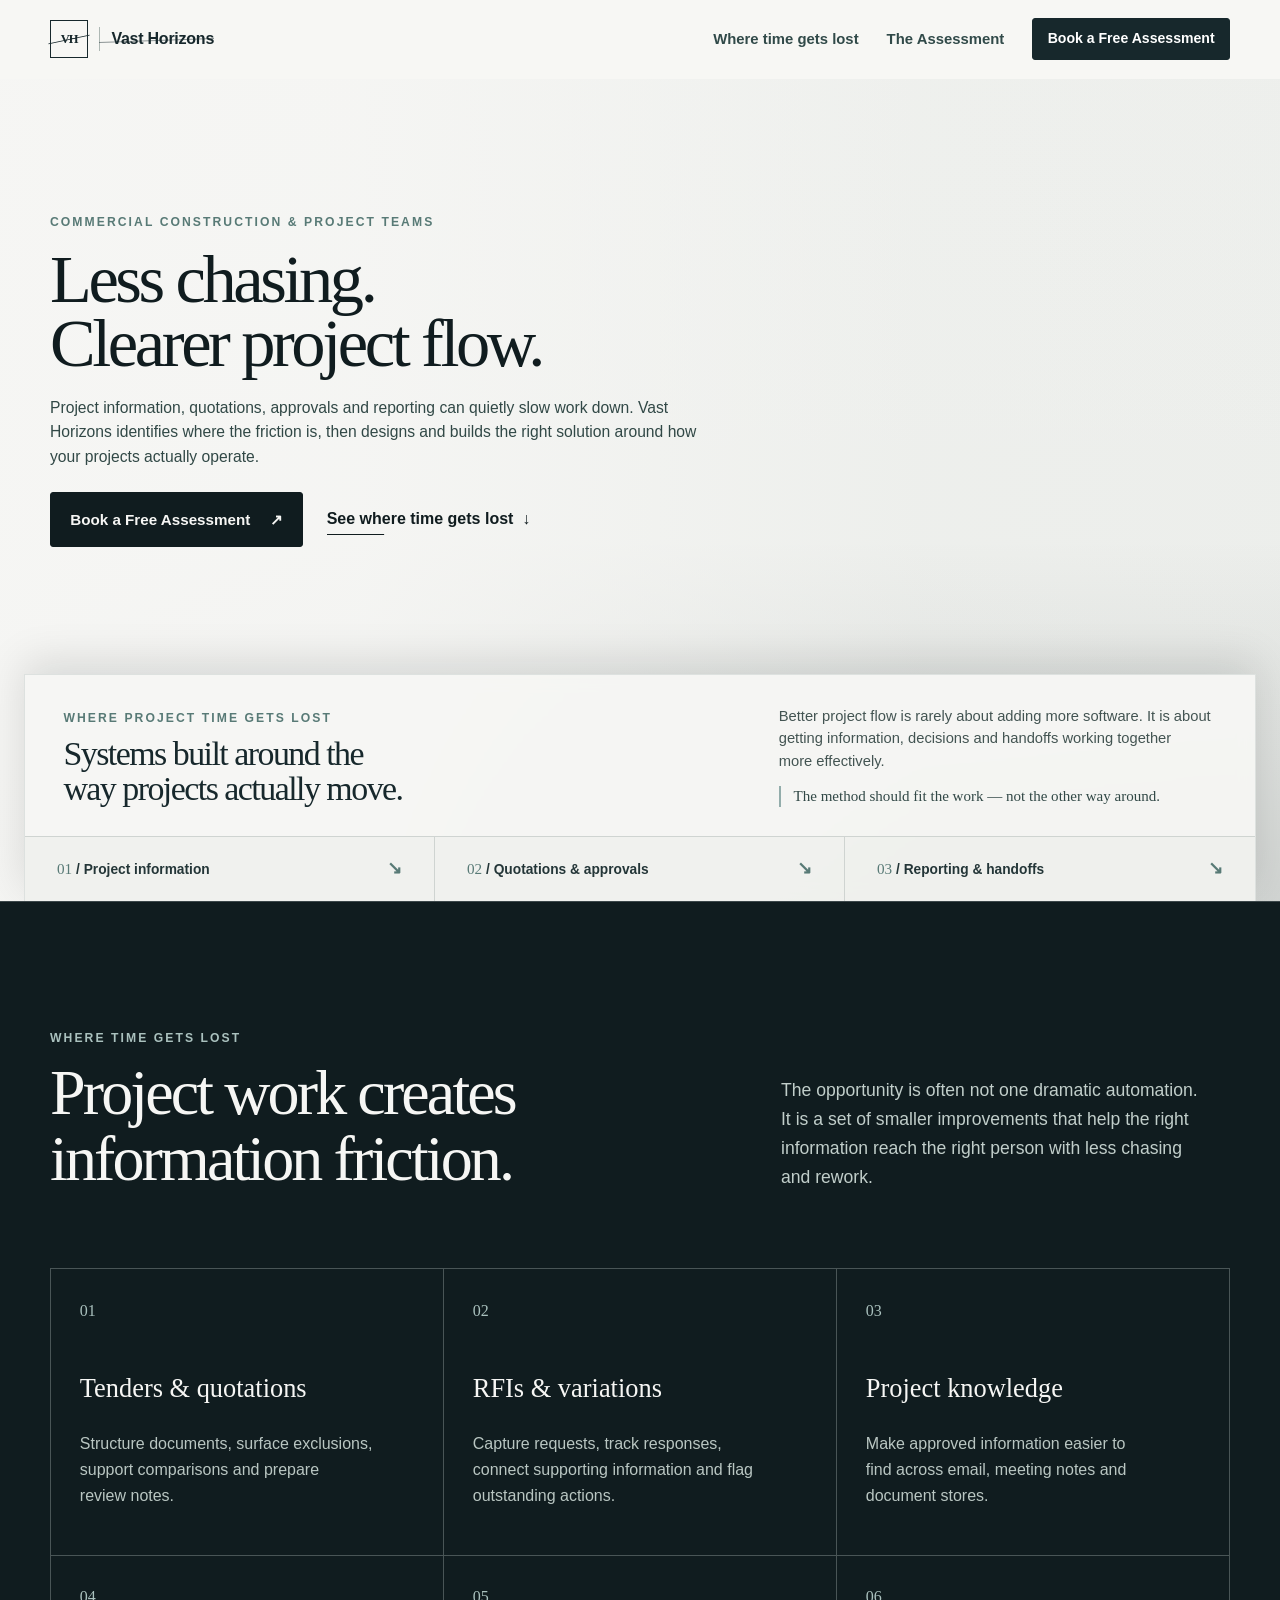
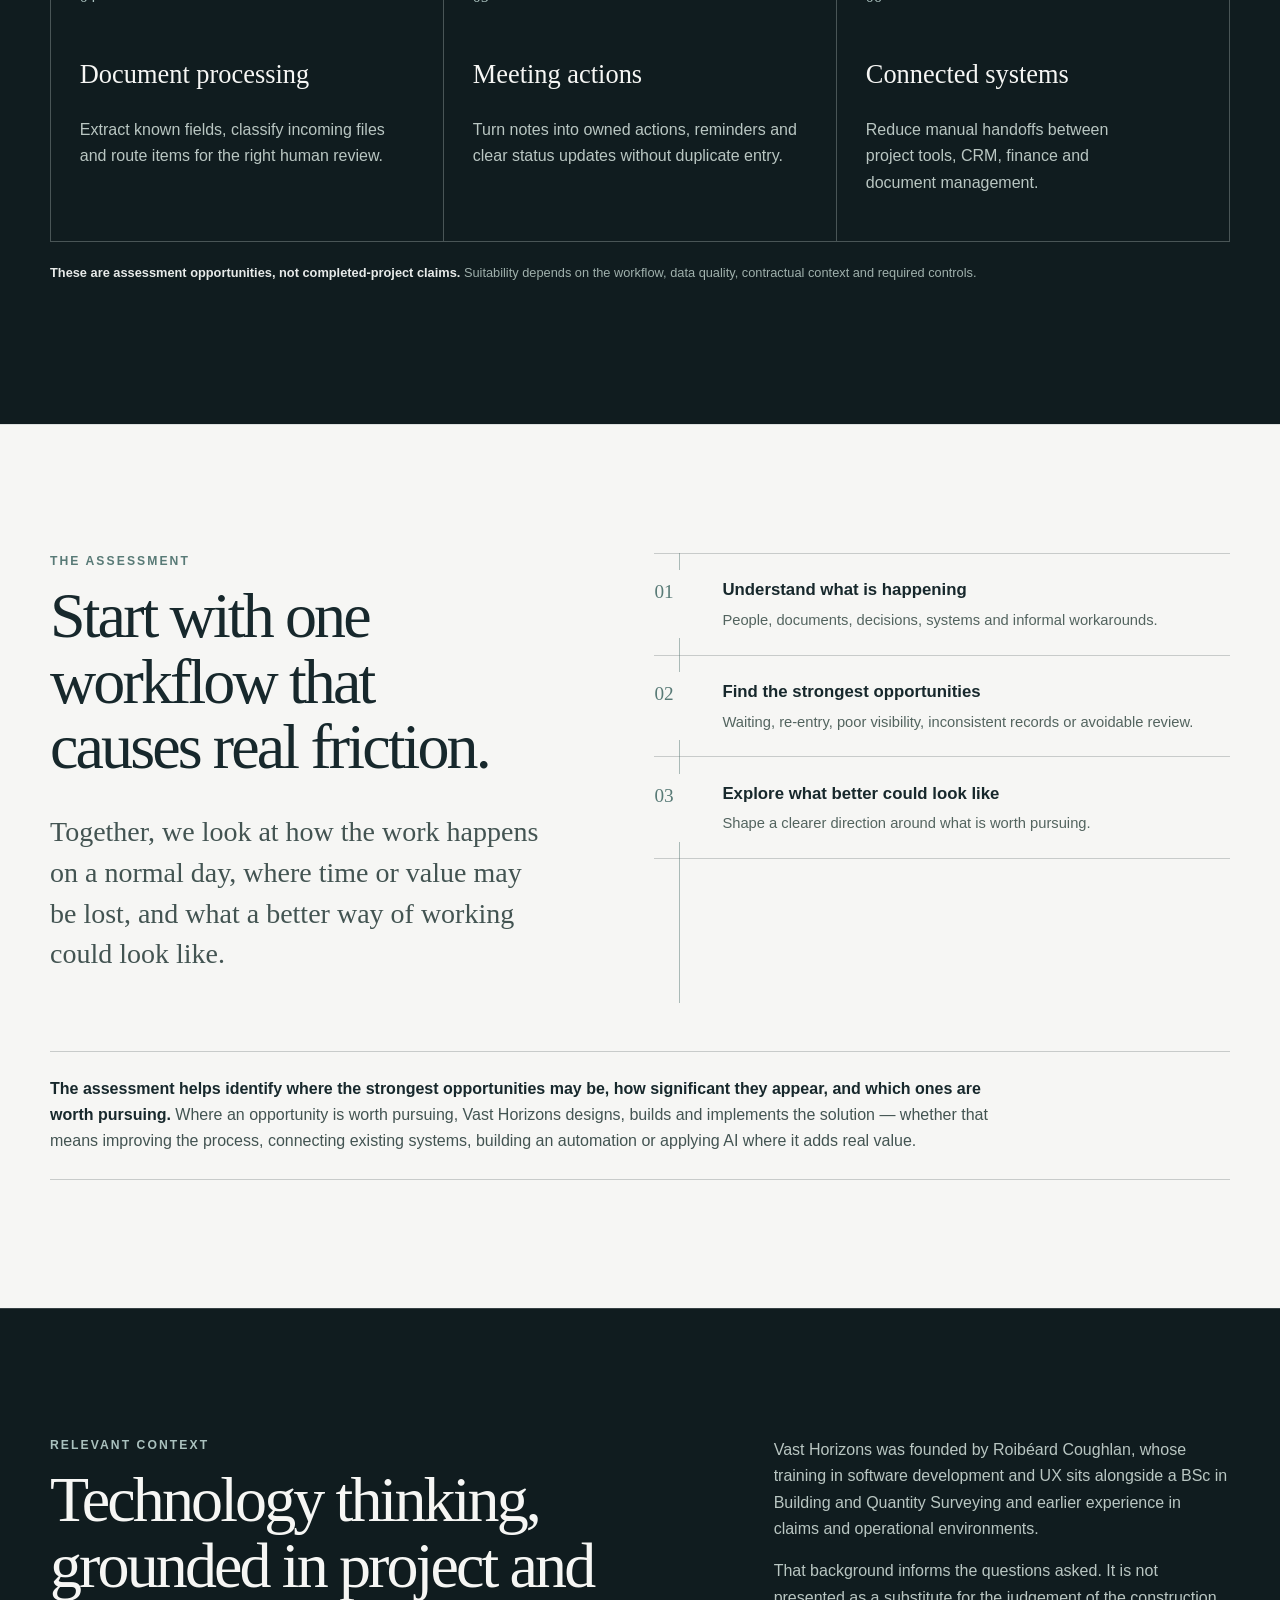
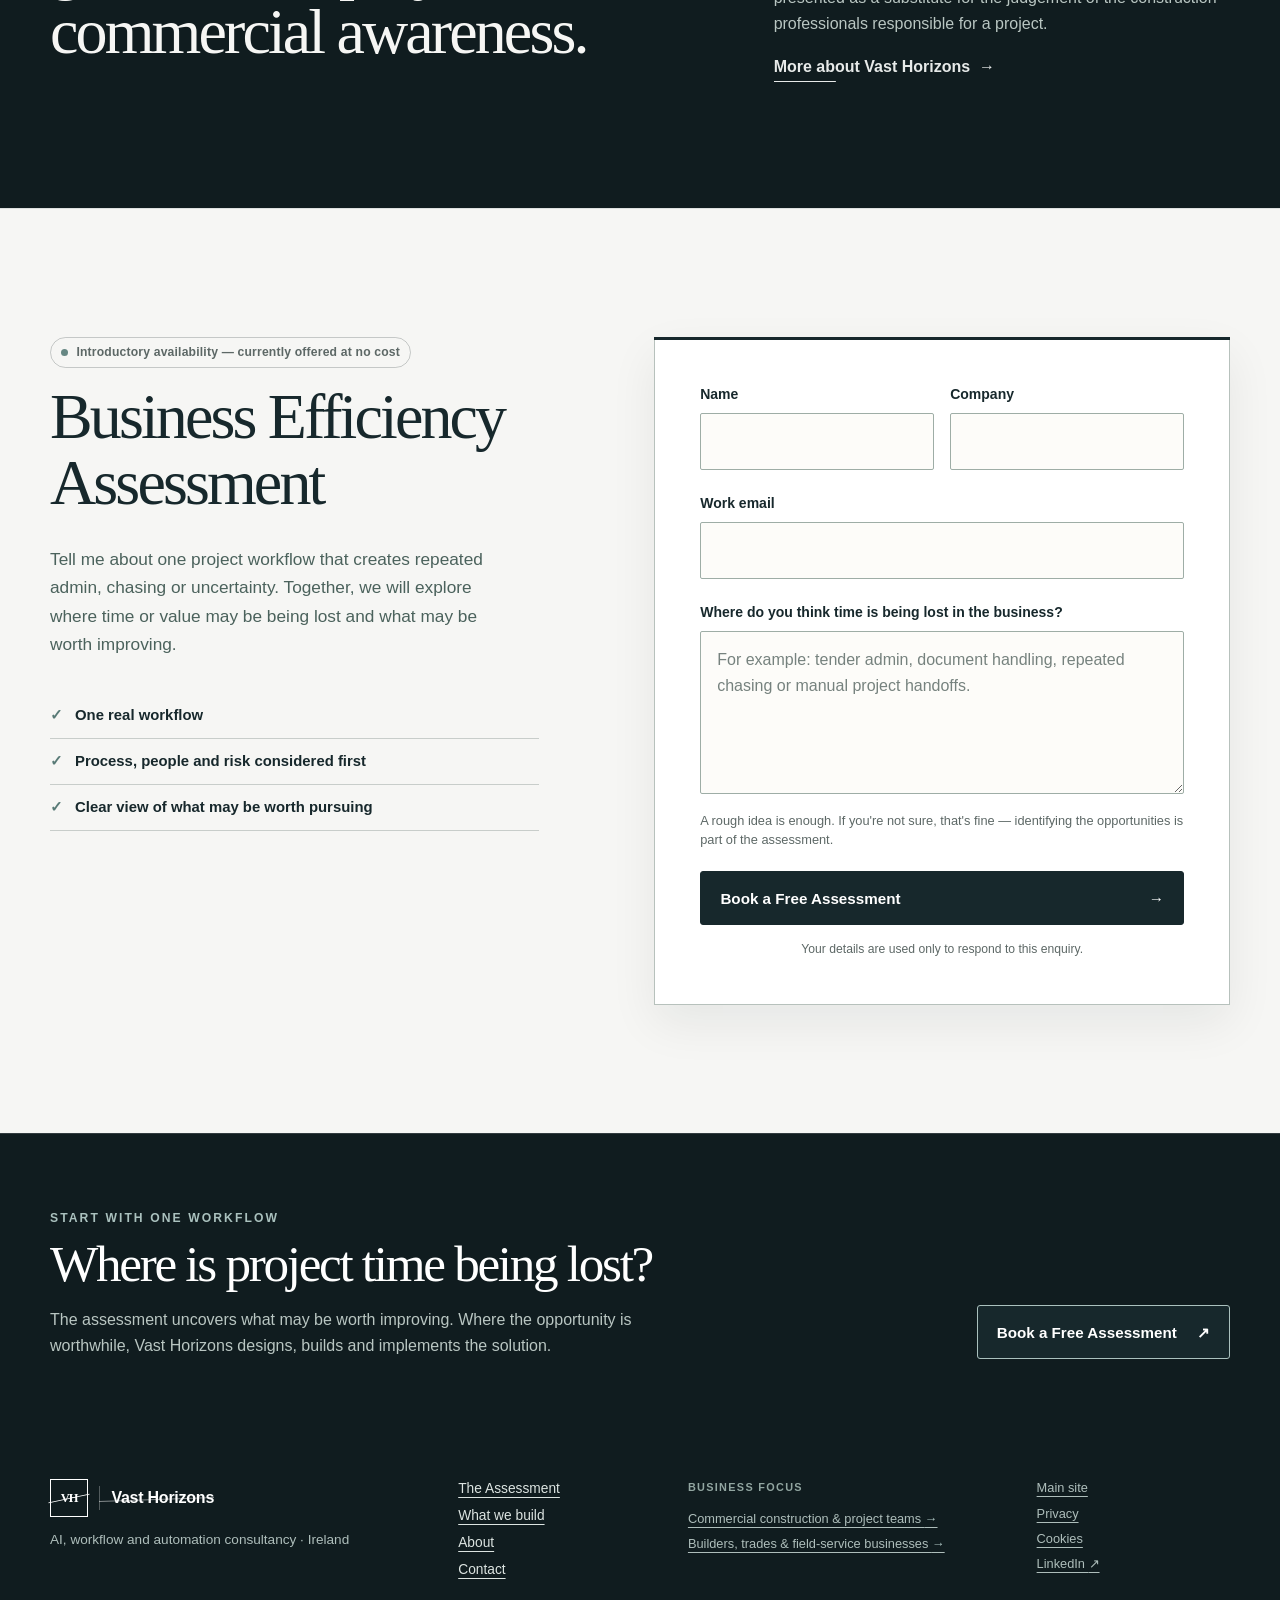
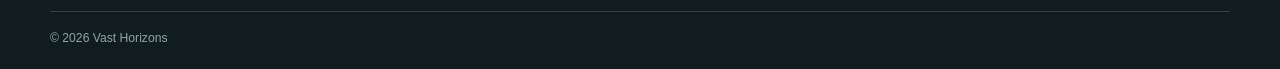
==== construction/index.html @ ef5ffacf "Rebrand & redesign roibeardcoughlan.com site as Vast Horizons" ====
<!doctype html>
<html lang="en-IE">
<head>
  <meta charset="utf-8">
  <meta name="viewport" content="width=device-width, initial-scale=1">
  <title>Business Efficiency Assessment for Construction | Vast Horizons</title>
  <meta name="description" content="A practical business efficiency assessment for construction and project teams in Ireland, followed by solutions designed, built and implemented around worthwhile opportunities.">
  <link rel="canonical" href="https://vasthorizons.ie/construction/">
  <meta property="og:site_name" content="Vast Horizons">
  <meta property="og:title" content="Business efficiency assessment for construction and project teams">
  <meta property="og:description" content="Find where project information workflows lose time or value, then design and build the right improvement.">
  <meta property="og:url" content="https://vasthorizons.ie/construction/">
  <meta property="og:type" content="website">
  <meta name="twitter:card" content="summary">
  <meta name="theme-color" content="#102a2c">
  <link rel="icon" href="/assets/images/favicon.svg" type="image/svg+xml">
  <link rel="apple-touch-icon" href="/assets/images/favicon.svg">
  <link rel="stylesheet" href="/assets/css/styles.css">
</head>
<body class="construction-page">
  <a class="skip-link" href="#main">Skip to main content</a>
  <header class="site-header" data-header>
    <div class="shell nav-wrap">
      <a class="brand" href="/" aria-label="Vast Horizons, home"><span class="brand-mark" aria-hidden="true"><span>VH</span></span><span class="brand-name">Vast Horizons</span></a>
      <button class="nav-toggle" type="button" aria-expanded="false" aria-controls="primary-nav" data-nav-toggle><span class="sr-only">Open navigation</span><span></span><span></span></button>
      <nav class="primary-nav" id="primary-nav" aria-label="Primary navigation" data-nav><a href="#friction">Where time gets lost</a><a href="#audit">The Assessment</a><a class="button button-small" href="#book">Book a Free Assessment</a></nav>
    </div>
  </header>

  <main id="main">
    <section class="construction-hero" aria-labelledby="construction-hero-title">
      <div class="construction-hero-media" aria-hidden="true">
        <div class="construction-hero-media-stage">
          <video data-construction-hero-video muted playsinline preload="auto" crossorigin="anonymous">
            <source src="https://d8j0ntlcm91z4.cloudfront.net/user_38xzZboKViGWJOttwIXH07lWA1P/hf_20260715_090628_7052d8a6-a094-4341-a4a2-ad58493a67a9.mp4" type="video/mp4">
          </video>
          <canvas data-construction-hero-canvas></canvas>
        </div>
        <span class="construction-hero-overlay"></span>
      </div>

      <div class="construction-hero-main">
        <div class="shell construction-hero-copy">
          <p class="eyebrow construction-hero-eyebrow">Commercial construction &amp; project teams</p>
          <h1 id="construction-hero-title" class="construction-hero-title">
            <span class="construction-title-line" style="--line-index: 0">Less chasing.</span>
            <span class="construction-title-line" style="--line-index: 1">Clearer project flow.</span>
          </h1>
          <p class="construction-hero-lead">Project information, quotations, approvals and reporting can quietly slow work down. Vast Horizons identifies where the friction is, then designs and builds the right solution around how your projects actually operate.</p>
          <div class="construction-hero-actions">
            <a class="button" href="#book">Book a Free Assessment <span aria-hidden="true">↗</span></a>
            <a class="text-link" href="#friction">See where time gets lost <span aria-hidden="true">↓</span></a>
          </div>
        </div>
      </div>

      <div class="shell construction-hero-panel">
        <div class="construction-panel-intro">
          <div>
            <p class="eyebrow">Where project time gets lost</p>
            <h2>Systems built around the way projects actually move.</h2>
          </div>
          <div class="construction-panel-copy">
            <p>Better project flow is rarely about adding more software. It is about getting information, decisions and handoffs working together more effectively.</p>
            <p class="construction-panel-principle">The method should fit the work — not the other way around.</p>
          </div>
        </div>
        <nav class="construction-panel-links" aria-label="Project workflow opportunities">
          <a href="#friction"><span><b>01</b> / Project information</span><span aria-hidden="true">↘</span></a>
          <a href="#friction"><span><b>02</b> / Quotations &amp; approvals</span><span aria-hidden="true">↘</span></a>
          <a href="#friction"><span><b>03</b> / Reporting &amp; handoffs</span><span aria-hidden="true">↘</span></a>
        </nav>
      </div>
    </section>

    <section class="section" id="friction">
      <div class="shell split-heading"><div><p class="eyebrow">Where time gets lost</p><h2>Project work creates information friction.</h2></div><div class="section-intro"><p>The opportunity is often not one dramatic automation. It is a set of smaller improvements that help the right information reach the right person with less chasing and rework.</p></div></div>
      <div class="shell opportunity-grid">
        <article><span>01</span><h3>Tenders &amp; quotations</h3><p>Structure documents, surface exclusions, support comparisons and prepare review notes.</p></article>
        <article><span>02</span><h3>RFIs &amp; variations</h3><p>Capture requests, track responses, connect supporting information and flag outstanding actions.</p></article>
        <article><span>03</span><h3>Project knowledge</h3><p>Make approved information easier to find across email, meeting notes and document stores.</p></article>
        <article><span>04</span><h3>Document processing</h3><p>Extract known fields, classify incoming files and route items for the right human review.</p></article>
        <article><span>05</span><h3>Meeting actions</h3><p>Turn notes into owned actions, reminders and clear status updates without duplicate entry.</p></article>
        <article><span>06</span><h3>Connected systems</h3><p>Reduce manual handoffs between project tools, CRM, finance and document management.</p></article>
      </div>
      <p class="examples-note shell"><strong>These are assessment opportunities, not completed-project claims.</strong> Suitability depends on the workflow, data quality, contractual context and required controls.</p>
    </section>

    <section class="section dark-section" id="audit">
      <div class="shell construction-audit-grid">
        <div><p class="eyebrow">The assessment</p><h2>Start with one workflow that causes real friction.</h2><p class="large-copy">Together, we look at how the work happens on a normal day, where time or value may be lost, and what a better way of working could look like.</p></div>
        <ol class="audit-detail-list">
          <li><span>01</span><div><h3>Understand what is happening</h3><p>People, documents, decisions, systems and informal workarounds.</p></div></li>
          <li><span>02</span><div><h3>Find the strongest opportunities</h3><p>Waiting, re-entry, poor visibility, inconsistent records or avoidable review.</p></div></li>
          <li><span>03</span><div><h3>Explore what better could look like</h3><p>Shape a clearer direction around what is worth pursuing.</p></div></li>
        </ol>
      </div>
      <div class="shell implementation-statement"><p><strong>The assessment helps identify where the strongest opportunities may be, how significant they appear, and which ones are worth pursuing.</strong> Where an opportunity is worth pursuing, Vast Horizons designs, builds and implements the solution — whether that means improving the process, connecting existing systems, building an automation or applying AI where it adds real value.</p></div>
    </section>

    <section class="section about-compact"><div class="shell about-compact-grid"><div><p class="eyebrow">Relevant context</p><h2>Technology thinking, grounded in project and commercial awareness.</h2></div><div><p>Vast Horizons was founded by Roibéard Coughlan, whose training in software development and UX sits alongside a BSc in Building and Quantity Surveying and earlier experience in claims and operational environments.</p><p>That background informs the questions asked. It is not presented as a substitute for the judgement of the construction professionals responsible for a project.</p><a class="text-link" href="/#about">More about Vast Horizons <span aria-hidden="true">→</span></a></div></div></section>

    <section class="section booking-section" id="book">
      <div class="shell booking-grid">
        <div class="booking-copy"><p class="availability-badge"><span aria-hidden="true"></span> Introductory availability — currently offered at no cost</p><h2>Business Efficiency Assessment</h2><p>Tell me about one project workflow that creates repeated admin, chasing or uncertainty. Together, we will explore where time or value may be being lost and what may be worth improving.</p><ul class="check-list"><li>One real workflow</li><li>Process, people and risk considered first</li><li>Clear view of what may be worth pursuing</li></ul></div>
        <form class="audit-form" action="https://formsubmit.co/contact@vasthorizons.ie" method="POST">
          <input type="hidden" name="_subject" value="New construction Business Efficiency Assessment request"><input type="hidden" name="_captcha" value="false"><input type="hidden" name="sector" value="Construction / project-led">
          <div class="field-row"><div class="field"><label for="name">Name</label><input id="name" name="name" type="text" autocomplete="name" required></div><div class="field"><label for="company">Company</label><input id="company" name="company" type="text" autocomplete="organization" required></div></div>
          <div class="field"><label for="email">Work email</label><input id="email" name="email" type="email" autocomplete="email" required></div>
          <div class="field"><label for="workflow">Where do you think time is being lost in the business?</label><textarea id="workflow" name="workflow" rows="5" placeholder="For example: tender admin, document handling, repeated chasing or manual project handoffs." aria-describedby="workflow-help" required></textarea><p class="field-help" id="workflow-help">A rough idea is enough. If you're not sure, that's fine — identifying the opportunities is part of the assessment.</p></div>
          <button class="button form-submit" type="submit">Book a Free Assessment <span aria-hidden="true">→</span></button><p class="form-note">Your details are used only to respond to this enquiry.</p>
        </form>
      </div>
    </section>
  </main>

  <section class="closing-cta" aria-labelledby="construction-closing-title">
    <div class="shell closing-cta-grid"><div><p class="eyebrow">Start with one workflow</p><h2 id="construction-closing-title">Where is project time being lost?</h2><p>The assessment uncovers what may be worth improving. Where the opportunity is worthwhile, Vast Horizons designs, builds and implements the solution.</p></div><a class="button" href="#book">Book a Free Assessment <span aria-hidden="true">↗</span></a></div>
  </section>

  <footer class="site-footer">
    <div class="shell footer-main">
      <div class="footer-identity"><a class="brand footer-brand" href="/"><span class="brand-mark" aria-hidden="true"><span>VH</span></span><span class="brand-name">Vast Horizons</span></a><p>AI, workflow and automation consultancy · Ireland</p></div>
      <nav class="footer-group footer-primary" aria-label="Main footer navigation"><a href="#audit">The Assessment</a><a href="/#opportunities">What we build</a><a href="/#about">About</a><a href="mailto:contact@vasthorizons.ie">Contact</a></nav>
      <nav class="footer-group footer-audiences" aria-label="Business Focus"><p class="footer-label">Business Focus</p><a href="/construction/" aria-current="page">Commercial construction &amp; project teams <span aria-hidden="true">→</span></a><a href="/trades/">Builders, trades &amp; field-service businesses <span aria-hidden="true">→</span></a></nav>
      <nav class="footer-group footer-utility" aria-label="Utility links"><a href="/">Main site</a><a href="/privacy/">Privacy</a><a href="/cookies/">Cookies</a><a href="https://www.linkedin.com/in/roib%C3%A9ard-r-coughlan-06a202189/" target="_blank" rel="noopener noreferrer">LinkedIn <span aria-hidden="true">↗</span></a></nav>
    </div>
    <div class="shell footer-base"><p>© <span data-year>2026</span> Vast Horizons</p></div>
  </footer>
  <script src="/assets/js/site.js" defer></script>
  <script>(function(){if(!window.chatbase||window.chatbase("getState")!=="initialized"){window.chatbase=(...arguments)=>{if(!window.chatbase.q){window.chatbase.q=[]}window.chatbase.q.push(arguments)};window.chatbase=new Proxy(window.chatbase,{get(target,prop){if(prop==="q"){return target.q}return(...args)=>target(prop,...args)}})}const onLoad=function(){const script=document.createElement("script");script.src="https://www.chatbase.co/embed.min.js";script.id="gBiyeGZamISg8_NqUosKC";script.domain="www.chatbase.co";document.body.appendChild(script)};if(document.readyState==="complete"){onLoad()}else{window.addEventListener("load",onLoad)}})();</script>
</body>
</html>
---- assets/css/styles.css ----
:root {
  --ink: #17282c;
  --ink-deep: #101c1f;
  --paper: #f7f7f4;
  --white: #ffffff;
  --mist: #eceeeb;
  --line: #c8cdca;
  --accent: #739693;
  --accent-light: #aac1be;
  --muted: #5d6866;
  --serif: Georgia, "Times New Roman", serif;
  --sans: Inter, ui-sans-serif, -apple-system, BlinkMacSystemFont, "Segoe UI", sans-serif;
  --shell: min(1180px, calc(100% - 48px));
  --radius: 3px;
}
* { box-sizing: border-box; }
html { scroll-behavior: smooth; }
body { margin: 0; background: var(--paper); color: var(--ink); font-family: var(--sans); font-size: 1rem; line-height: 1.65; -webkit-font-smoothing: antialiased; }
body.home-page { background: #f6f6f4; }
body.nav-open { overflow: hidden; }
a { color: inherit; }
img { display: block; max-width: 100%; }
button, input, textarea { font: inherit; }
button, a { -webkit-tap-highlight-color: transparent; }
a:focus-visible, button:focus-visible { outline: 3px solid #5f817d; outline-offset: 4px; }
h1, h2, h3, p { margin-top: 0; }
h1, h2, h3 { text-wrap: balance; }
p { text-wrap: pretty; }
.shell { width: var(--shell); margin-inline: auto; }
.sr-only { position: absolute; width: 1px; height: 1px; padding: 0; margin: -1px; overflow: hidden; clip: rect(0, 0, 0, 0); white-space: nowrap; border: 0; }
.skip-link { position: fixed; top: .75rem; left: .75rem; z-index: 2000; padding: .7rem 1rem; background: var(--white); color: var(--ink); transform: translateY(-150%); }
.skip-link:focus { transform: translateY(0); }

.site-header { position: sticky; top: 0; z-index: 1000; background: rgba(247, 247, 244, .94); border-bottom: 1px solid transparent; backdrop-filter: blur(12px); }
.site-header.is-scrolled { border-color: var(--line); }
.nav-wrap { min-height: 78px; display: flex; align-items: center; justify-content: space-between; gap: 2rem; }
.brand { display: inline-flex; align-items: center; gap: .7rem; text-decoration: none; font-weight: 700; letter-spacing: -.015em; }
.brand-mark { position: relative; display: grid; flex: 0 0 auto; width: 38px; height: 38px; place-items: center; border: 1px solid var(--ink); color: var(--ink); font-family: var(--serif); font-size: .78rem; font-weight: 700; letter-spacing: -.08em; line-height: 1; }
.brand-mark::after { content: ""; position: absolute; left: -3px; right: -3px; top: 50%; height: 1px; background: currentColor; transform: rotate(-12deg); }
.brand-name { position: relative; display: inline-flex; align-items: center; gap: .7rem; }
.brand-name::after { content: ""; position: absolute; left: 0; right: 0; top: 52%; height: 1px; background: currentColor; opacity: .48; transform: rotate(-2deg); pointer-events: none; }
.brand-name::before { content: ""; width: 1px; height: 24px; background: #aeb8b4; }
.primary-nav { display: flex; align-items: center; gap: 1.75rem; }
.primary-nav > a:not(.button) { position: relative; text-decoration: none; color: #314a49; font-size: .93rem; font-weight: 600; }
.primary-nav > a:not(.button)::after { content: ""; position: absolute; left: 0; right: 100%; bottom: -.3rem; height: 1px; background: currentColor; transition: right 180ms ease; }
.primary-nav > a:not(.button):hover::after { right: 0; }
.nav-toggle { display: none; }
.button { display: inline-flex; align-items: center; justify-content: space-between; gap: 1.25rem; min-height: 54px; padding: .85rem 1.2rem; border: 1px solid var(--ink); border-radius: var(--radius); background: var(--ink); color: var(--white); text-decoration: none; font-weight: 700; font-size: .95rem; cursor: pointer; transition: background 200ms ease, border-color 200ms ease, color 200ms ease, transform 200ms cubic-bezier(.22, 1, .36, 1), box-shadow 200ms ease; }
.button span { transition: transform 200ms cubic-bezier(.22, 1, .36, 1); }
.button:hover, .button:focus-visible { border-color: #496e6a; background: var(--paper); color: var(--ink); transform: translateY(-1px); box-shadow: 0 4px 10px rgba(16, 28, 31, .12); }
.button:hover span, .button:focus-visible span { transform: translateX(4px); }
.button:focus-visible { outline: 2px solid var(--accent); outline-offset: 3px; }
.button-small { min-height: 42px; padding: .55rem .9rem; font-size: .88rem; }
.button-outline { background: transparent; color: var(--ink); }
.button-outline:hover { background: var(--ink); color: var(--white); }
.text-link { position: relative; display: inline-flex; align-items: center; gap: .55rem; color: var(--ink); text-decoration: none; font-weight: 700; }
.text-link::after { content: ""; position: absolute; left: 0; right: 0; bottom: -.12rem; height: 1px; background: currentColor; transform: scaleX(.28); transform-origin: left; transition: transform 220ms cubic-bezier(.22, 1, .36, 1); }
.text-link span { transition: transform 180ms ease; }
.text-link:hover::after, .text-link:focus-visible::after { transform: scaleX(1); }
.text-link:hover span, .text-link:focus-visible span { transform: translateX(4px); }
.text-link.light { color: var(--accent-light); }

.hero { min-height: calc(100svh - 78px); display: grid; align-content: start; padding: clamp(3rem, 6.5svh, 4.5rem) 0; overflow: hidden; }
.hero-grid { display: grid; grid-template-columns: minmax(0, 1.34fr) minmax(330px, .66fr); gap: clamp(2.5rem, 5vw, 5rem); align-items: start; }
.eyebrow { margin-bottom: .8rem; color: var(--muted); font-size: .76rem; font-weight: 800; letter-spacing: .17em; line-height: 1.4; text-transform: uppercase; }
h1 { max-width: 780px; margin-bottom: .85rem; font-family: var(--serif); font-size: clamp(3.5rem, 5.6vw, 5.25rem); font-weight: 400; letter-spacing: -.05em; line-height: .96; }
h1 em { color: #426965; font-weight: 400; }
.hero-lead { max-width: 720px; margin-bottom: .65rem; color: #3d504f; font-size: clamp(1.05rem, 1.35vw, 1.18rem); line-height: 1.5; }
.hero-rotation { display: grid; grid-template-columns: max-content minmax(0, 1fr); align-items: start; gap: .3rem .85rem; max-width: 760px; margin: 0 0 .95rem; font-family: var(--serif); font-size: clamp(1.65rem, 2.25vw, 2.1rem); letter-spacing: -.025em; line-height: 1.15; }
.hero-rotation-label { color: var(--ink); }
.hero-rotation-window { display: block; min-width: 0; min-height: 2.3em; overflow: hidden; border-bottom: 1px solid rgba(115, 150, 147, .52); }
.hero-rotation-window [data-rotating-phrase] { display: block; color: #426965; transition: opacity 360ms ease, transform 360ms cubic-bezier(.22, 1, .36, 1); }
.hero-rotation-window [data-rotating-phrase].is-changing { opacity: 0; transform: translateY(-.25em); }
.technology-note { margin: 0 0 1.2rem; padding-left: .8rem; border-left: 2px solid var(--accent); color: var(--muted); font-size: .86rem; font-weight: 650; }
.hero-actions { display: flex; align-items: center; gap: 1.5rem; flex-wrap: wrap; }
.availability-badge { display: inline-flex; align-items: center; gap: .5rem; width: fit-content; margin: 0 0 1rem; padding: .4rem .65rem; border: 1px solid rgba(93, 104, 102, .32); border-radius: 999px; color: var(--muted); font-size: .76rem; font-weight: 750; letter-spacing: .015em; line-height: 1.35; }
.availability-badge span { flex: 0 0 auto; width: 7px; height: 7px; border-radius: 50%; background: #668783; }
.hero-availability { margin-top: .95rem; margin-bottom: 0; }
.home-hero {
  position: relative;
  isolation: isolate;
  min-height: clamp(660px, calc(100svh - 78px), 840px);
  align-content: center;
  padding: clamp(3rem, 6svh, 5rem) 0;
  overflow: hidden;
  background:
    radial-gradient(circle at 78% 42%, rgba(83, 126, 121, .16), transparent 31%),
    #0b1417;
  color: #f5f5f0;
}
.home-hero .hero-grid { position: relative; z-index: 2; display: block; }
.home-hero .hero-copy { position: relative; z-index: 2; width: min(760px, 58vw); }
.home-hero .eyebrow {
  margin-bottom: 1rem;
  color: #a9bfbc;
  opacity: 0;
  animation: hero-copy-enter 720ms cubic-bezier(.22, 1, .36, 1) 80ms forwards;
}
.home-hero .hero-title {
  display: flex;
  flex-wrap: wrap;
  gap: 0 .2em;
  max-width: 760px;
  margin-bottom: 1.35rem;
  color: #f6f5ef;
  font-size: clamp(3.45rem, 5.15vw, 4.9rem);
  line-height: .97;
  text-wrap: unset;
}
.home-hero .hero-title > span {
  display: inline-block;
  opacity: 0;
  transform: translateY(28px);
  animation: hero-word-enter 720ms cubic-bezier(.22, 1, .36, 1) calc(140ms + var(--word-index) * 55ms) forwards;
}
.home-hero .hero-rotation {
  max-width: 710px;
  margin-bottom: 1.4rem;
  color: #f4f3ed;
  opacity: 0;
  animation: hero-copy-enter 720ms cubic-bezier(.22, 1, .36, 1) 860ms forwards;
}
.home-hero .hero-rotation-label { color: #f4f3ed; }
.home-hero .hero-rotation-window {
  min-height: 2.3em;
  border-bottom-color: rgba(147, 179, 175, .48);
}
.home-hero .hero-rotation-window [data-rotating-phrase] { color: #c7a16a; }
.home-hero .hero-lead {
  max-width: 650px;
  margin-bottom: 1.55rem;
  color: #c4cecb;
  font-size: clamp(1.02rem, 1.25vw, 1.16rem);
  opacity: 0;
  animation: hero-copy-enter 720ms cubic-bezier(.22, 1, .36, 1) 980ms forwards;
}
.home-hero .hero-actions {
  gap: 1.6rem;
  opacity: 0;
  animation: hero-copy-enter 720ms cubic-bezier(.22, 1, .36, 1) 1080ms forwards;
}
.home-hero .button {
  border-color: #f2f2ed;
  background: #f2f2ed;
  color: #142427;
}
.home-hero .button:hover,
.home-hero .button:focus-visible,
.home-hero .button:active {
  border-color: #f4f2eb;
  background: #C7A16A;
  color: #142427;
  box-shadow: 0 5px 18px rgba(199, 161, 106, .22);
}
.home-hero .text-link { color: #f4f3ed; }
.home-hero .hero-availability {
  margin-top: 1.05rem;
  margin-bottom: 0;
  border-color: rgba(213, 222, 219, .3);
  color: #b9c5c2;
  font-weight: 650;
  opacity: 0;
  animation: hero-copy-enter 720ms cubic-bezier(.22, 1, .36, 1) 1180ms forwards;
}
.home-hero .hero-availability span { background: #8eaaa6; }

.hero-media {
  position: absolute;
  z-index: 0;
  inset: 0;
  overflow: hidden;
  pointer-events: none;
  background:
    radial-gradient(circle at 63% 48%, rgba(159, 180, 176, .14), transparent 27%),
    radial-gradient(circle at 63% 48%, #283235 0%, #111b1e 48%, #0b1417 78%);
}
.hero-media-video {
  position: absolute;
  inset: -5% -3% auto auto;
  width: 76%;
  height: 110%;
  object-fit: cover;
  object-position: 52% center;
  opacity: 0;
  filter: saturate(.72) contrast(1.08) brightness(.72);
  transform: scale(1.035);
  transition: opacity 1100ms cubic-bezier(.22, 1, .36, 1);
}
.hero-media-video.is-ready { opacity: .78; }
.hero-media-vignette {
  position: absolute;
  inset: 0;
  background:
    linear-gradient(90deg, #0b1417 0%, rgba(11, 20, 23, .98) 15%, rgba(11, 20, 23, .8) 36%, rgba(11, 20, 23, .2) 63%, rgba(11, 20, 23, .16) 100%),
    linear-gradient(180deg, rgba(11, 20, 23, .42), transparent 24%, transparent 72%, rgba(11, 20, 23, .72));
}
.hero-media-vignette::after {
  content: "";
  position: absolute;
  inset: 0;
  background: radial-gradient(circle at 64% 48%, transparent 0 29%, rgba(11, 20, 23, .08) 50%, rgba(11, 20, 23, .38) 100%);
}

@keyframes hero-word-enter {
  from { opacity: 0; transform: translateY(28px); }
  to { opacity: 1; transform: translateY(0); }
}
@keyframes hero-copy-enter {
  from { opacity: 0; transform: translateY(22px); }
  to { opacity: 1; transform: translateY(0); }
}

.audit-card, .project-card { position: relative; padding: clamp(2rem, 4vw, 3.4rem); border: 1px solid transparent; background: var(--ink); color: var(--white); border-radius: var(--radius); box-shadow: 22px 22px 0 var(--mist); transition: transform 220ms cubic-bezier(.22, 1, .36, 1), border-color 220ms ease, box-shadow 220ms ease; }
.audit-card:hover, .project-card:hover { transform: translateY(-2px); border-color: rgba(170, 193, 190, .72); box-shadow: 24px 24px 0 var(--mist); }
.hero .audit-card { padding: clamp(1.75rem, 2.5vw, 2.35rem); box-shadow: 18px 18px 0 var(--mist); }
.audit-card::before { content: ""; position: absolute; top: 0; left: 0; width: 90px; height: 5px; background: var(--accent); }
.card-kicker { color: var(--accent-light); font-size: .77rem; font-weight: 800; letter-spacing: .17em; text-transform: uppercase; }
.audit-flow { margin: 1.25rem 0 1.4rem; padding: 0; list-style: none; }
.audit-flow li { display: grid; grid-template-columns: 36px 1fr; column-gap: .8rem; padding: .8rem 0; border-top: 1px solid rgba(255, 255, 255, .18); }
.audit-flow li:last-child { border-bottom: 1px solid rgba(255, 255, 255, .18); }
.audit-flow span { grid-row: 1 / 3; color: var(--accent-light); font-family: var(--serif); font-size: 1.15rem; }
.audit-flow strong { line-height: 1.35; }
.audit-flow small { color: #b9c6c2; font-size: .8rem; line-height: 1.35; }
.audit-card blockquote { margin: 0; font-family: var(--serif); font-size: clamp(1.2rem, 1.8vw, 1.55rem); line-height: 1.2; }

.trust-strip { border-block: 1px solid rgba(255,255,255,.14); background: var(--ink-deep); color: var(--white); }
.trust-grid { display: grid; grid-template-columns: repeat(4, 1fr); }
.trust-grid.three { grid-template-columns: repeat(3, 1fr); }
.trust-grid p { margin: 0; padding: 1.2rem 1rem; border-right: 1px solid rgba(255,255,255,.16); color: #dce4e1; font-size: .82rem; font-weight: 700; }
.trust-grid p:first-child { padding-left: 0; }
.trust-grid p:last-child { border-right: 0; }
.trust-grid span { margin-right: .55rem; color: var(--accent-light); font-family: var(--serif); }

.section { padding: clamp(5rem, 10vw, 9rem) 0; }
.split-heading { display: grid; grid-template-columns: 1.05fr .75fr; gap: 8vw; align-items: end; margin-bottom: clamp(3rem, 6vw, 5.5rem); }
h2 { margin-bottom: 0; font-family: var(--serif); font-size: clamp(2.35rem, 5vw, 4.7rem); font-weight: 400; letter-spacing: -.045em; line-height: 1.03; }
.section-intro { color: #53645f; font-size: 1.1rem; }
.section-intro p { margin-bottom: 0; }
.problem-grid { display: grid; grid-template-columns: repeat(3, 1fr); border-top: 1px solid var(--line); }
.problem-grid article { padding: 2.2rem 2rem 0 0; }
.problem-grid article + article { padding-left: 2rem; border-left: 1px solid var(--line); }
.line-icon { display: inline-block; margin-bottom: 3.5rem; font-size: 1.6rem; }
.problem-grid h3, .service-grid h3, .opportunity-grid h3 { font-family: var(--serif); font-size: 1.65rem; font-weight: 400; line-height: 1.2; }
.problem-grid p, .service-grid > article > p, .opportunity-grid p { color: var(--muted); }
.home-page .problems { background: #f6f6f4; }

.dark-section { background: var(--ink); color: var(--white); }
.home-page #approach { background: #17282c; }
.on-dark .eyebrow, .dark-section .eyebrow { color: var(--accent-light); }
.on-dark .section-intro { color: #bac6c2; }
.process-grid { position: relative; display: grid; grid-template-columns: repeat(3, 1fr); margin: 0; padding: 0; list-style: none; }
.process-grid::before { content: ""; position: absolute; inset: 0 0 auto; height: 1px; background: rgba(255,255,255,.34); transform-origin: left; }
.process-grid li { position: relative; padding: 2.3rem 2rem 1rem 0; }
.process-grid li + li { padding-left: 2rem; border-left: 1px solid rgba(255,255,255,.2); }
.process-grid span { display: block; margin-bottom: 4.5rem; color: var(--accent-light); font-family: var(--serif); font-size: 1.2rem; }
.process-grid h3 { margin-bottom: .7rem; font-size: 1.08rem; }
.process-grid p { margin-bottom: 0; color: #b9c6c2; font-size: .93rem; }
.principle-callout { display: flex; justify-content: space-between; align-items: center; gap: 3rem; margin-top: 4rem; padding: 1.6rem 0; border-block: 1px solid rgba(255,255,255,.2); }
.principle-callout p { max-width: 750px; margin: 0; color: #dce3df; }
.principle-callout strong { color: var(--white); }
.assessment-outcome { display: grid; grid-template-columns: minmax(0, .86fr) minmax(440px, 1.14fr); gap: clamp(2.5rem, 7vw, 6rem); margin-top: 4rem; padding-top: 3rem; border-top: 1px solid rgba(255,255,255,.2); align-items: start; }
.assessment-outcome-copy > p:not(.card-kicker):not(.large-copy) { color: #b9c6c2; }
.assessment-outcome-copy strong { color: var(--white); }
.opportunity-map { position: relative; padding-left: 1.8rem; }
.map-grid { display: grid; grid-template-columns: 1fr 1fr; border-top: 1px solid rgba(255,255,255,.25); border-left: 1px solid rgba(255,255,255,.25); }
.map-cell { position: relative; min-height: 165px; padding: 1.15rem; border-right: 1px solid rgba(255,255,255,.25); border-bottom: 1px solid rgba(255,255,255,.25); transition: transform 220ms cubic-bezier(.22, 1, .36, 1), background 220ms ease, border-color 220ms ease; }
.map-cell::after { content: ""; position: absolute; top: 1.2rem; right: 1.2rem; width: 7px; height: 7px; border-radius: 50%; background: var(--accent-light); opacity: .55; transition: transform 220ms ease, opacity 220ms ease; }
.map-cell:hover { z-index: 1; transform: translateY(-2px); background: rgba(255,255,255,.09); border-color: var(--accent-light); }
.map-cell:hover::after { transform: scale(1.55); opacity: 1; }
.map-cell span { display: block; margin-bottom: 1.8rem; color: var(--accent-light); font-family: var(--serif); }
.map-cell h3 { max-width: 190px; margin-bottom: .45rem; font-family: var(--serif); font-size: 1.35rem; font-weight: 400; line-height: 1.15; }
.map-cell p { margin: 0; color: #b9c6c2; font-size: .78rem; line-height: 1.45; }
.map-quick { background: rgba(115, 150, 147, .16); }
.map-strategic { background: rgba(255,255,255,.06); }
.map-axis { margin: 0; color: var(--accent-light); font-size: .68rem; font-weight: 800; letter-spacing: .12em; text-transform: uppercase; }
.map-axis-impact { position: absolute; left: 0; top: 0; writing-mode: vertical-rl; transform: rotate(180deg); }
.map-axis-impact::before { content: "↑ "; }
.map-axis-effort { padding-top: .7rem; text-align: right; }
.map-axis-effort::after { content: "  →"; }
.implementation-statement { margin-top: 3rem; padding: 1.5rem 0; border-block: 1px solid rgba(255,255,255,.2); }
.implementation-statement p { max-width: 960px; margin: 0; color: #c8d2cf; }
.implementation-statement strong { color: var(--white); }

.what-i-build {
  position: relative;
  overflow: hidden;
  padding-block: clamp(5rem, 8vw, 7rem);
  background: #f6f6f4;
}
.what-i-build .split-heading { margin-bottom: clamp(3rem, 5vw, 4.5rem); }
.what-i-build .split-heading h2 { max-width: 720px; }
.what-i-build .section-intro { max-width: 520px; color: #4b5a58; }
.service-grid { display: grid; grid-template-columns: repeat(3, minmax(0, 1fr)); gap: clamp(.8rem, 1.45vw, 1.35rem); }
.service-grid article {
  position: relative;
  isolation: isolate;
  display: flex;
  flex-direction: column;
  min-height: 520px;
  padding: clamp(1.65rem, 2.35vw, 2rem);
  overflow: hidden;
  border: 1px solid rgba(255, 255, 255, .74);
  border-radius: 8px;
  background:
    linear-gradient(180deg, rgba(255, 255, 255, .06) 0%, rgba(246, 246, 244, .24) 39%, rgba(246, 246, 244, .88) 61%, rgba(246, 246, 244, .98) 100%),
    radial-gradient(ellipse 105% 55% at 104% -4%, rgba(255, 255, 255, .94) 0%, rgba(255, 255, 255, .2) 53%, transparent 75%),
    linear-gradient(118deg, #9ba4a3 0%, #e8ebea 13%, #aab3b2 25%, #fafbfa 39%, #858f8e 50%, #e7eae9 64%, #aeb6b5 78%, #f4f5f4 100%);
  box-shadow: 0 20px 44px rgba(16, 28, 31, .12), inset 0 1px 0 rgba(255, 255, 255, .9), inset 1px 0 0 rgba(255, 255, 255, .38);
  transition: transform 280ms cubic-bezier(.22, 1, .36, 1), border-color 240ms ease, box-shadow 280ms ease;
}
.service-grid article:nth-child(2) {
  background:
    linear-gradient(180deg, rgba(255, 255, 255, .04) 0%, rgba(246, 246, 244, .22) 38%, rgba(246, 246, 244, .88) 61%, rgba(246, 246, 244, .98) 100%),
    radial-gradient(ellipse 95% 48% at -4% 4%, rgba(255, 255, 255, .96) 0%, rgba(255, 255, 255, .2) 56%, transparent 76%),
    linear-gradient(132deg, #a3acab 0%, #f2f4f3 16%, #909a99 30%, #e5e9e7 44%, #b3bbba 57%, #fbfbfa 72%, #9da6a5 87%, #e8ebea 100%);
}
.service-grid article:nth-child(3) {
  background:
    linear-gradient(180deg, rgba(255, 255, 255, .06) 0%, rgba(246, 246, 244, .24) 39%, rgba(246, 246, 244, .88) 61%, rgba(246, 246, 244, .98) 100%),
    radial-gradient(ellipse 86% 52% at 56% -8%, rgba(255, 255, 255, .98) 0%, rgba(255, 255, 255, .18) 58%, transparent 78%),
    linear-gradient(108deg, #899493 0%, #e9edeb 15%, #a2acab 28%, #f9faf9 43%, #929c9b 57%, #dce1df 72%, #abb3b2 84%, #f5f6f5 100%);
}
.service-grid article::before {
  content: "";
  position: absolute;
  z-index: 1;
  inset: -24% auto -18% -42%;
  width: 42%;
  pointer-events: none;
  background: linear-gradient(105deg, transparent 0%, rgba(255, 255, 255, .08) 25%, rgba(255, 255, 255, .78) 49%, rgba(255, 255, 255, .1) 71%, transparent 100%);
  filter: blur(2px);
  opacity: .56;
  transform: skewX(-13deg);
  transition: transform 1100ms cubic-bezier(.16, 1, .3, 1), opacity 1100ms ease;
}
.service-grid article::after {
  content: "";
  position: absolute;
  z-index: 1;
  inset: 0;
  pointer-events: none;
  border-radius: inherit;
  background: linear-gradient(112deg, rgba(255, 255, 255, .38), transparent 24%, rgba(255, 255, 255, .1) 54%, transparent 78%);
  mix-blend-mode: screen;
  opacity: .48;
}
.service-grid article > * { position: relative; z-index: 2; }
.service-grid article:hover { transform: translateY(-4px) scale(1.004); border-color: rgba(115, 150, 147, .72); box-shadow: 0 26px 52px rgba(16, 28, 31, .16), inset 0 1px 0 rgba(255, 255, 255, .94); }
.service-number {
  display: flex;
  align-items: flex-start;
  justify-content: space-between;
  gap: 1rem;
  margin: 0 0 clamp(4.5rem, 7vw, 6rem);
}
.service-index { color: #203639; font-family: var(--serif); font-size: clamp(3.2rem, 4.5vw, 4.35rem); font-weight: 400; letter-spacing: -.06em; line-height: .82; }
.service-category { max-width: 140px; padding-top: .15rem; color: #365c59; font-size: .7rem; font-weight: 800; letter-spacing: .14em; line-height: 1.4; text-align: right; text-transform: uppercase; }
.service-grid h3 { max-width: 300px; margin-bottom: .8rem; color: #17282c; font-size: clamp(1.85rem, 2.25vw, 2.2rem); letter-spacing: -.035em; line-height: 1.06; }
.service-grid .service-description { max-width: 310px; margin-bottom: 1.4rem; color: #405350; font-size: .95rem; line-height: 1.5; }
.service-grid ul { margin: auto 0 0; padding: 1rem 0 0; border-top: 1px solid rgba(23, 40, 44, .24); list-style: none; }
.service-grid li { padding: .34rem 0; color: #2f4442; font-size: .84rem; font-weight: 650; line-height: 1.35; }
.service-grid li::before { content: "+"; margin-right: .62rem; color: #426965; }
.examples-note { margin-top: 1.25rem; color: var(--muted); font-size: .8rem; }
.examples-note strong { color: var(--ink); }
.delivery-note { margin-top: 1.6rem; padding: 1.15rem 1.35rem; border-left: 3px solid var(--accent); background: #eceeeb; color: #435451; }
.delivery-note strong { color: var(--ink); }

.about-section { border-top: 1px solid var(--line); }
.home-page .about-section { border-color: rgba(174, 181, 183, .34); background: #101c1f; color: #f6f6f4; }
.home-page .about-section .eyebrow { color: #aac1be; }
.home-page .about-section .large-copy { color: #e7eae9; }
.home-page .about-section .about-copy > p:not(.eyebrow):not(.large-copy):not(.about-principle) { color: #bac6c2; }
.home-page .about-section .about-copy .about-principle { border-left-color: #aeb5b7; color: #f3f5f4; }
.home-page .about-section .text-link { color: #e7eae9; }
.about-grid { display: grid; grid-template-columns: .92fr 1fr; gap: clamp(3rem, 9vw, 8rem); align-items: start; }
.about-heading { max-width: 580px; }
.about-copy h2 { margin-bottom: 2rem; }
.large-copy { font-family: var(--serif); font-size: clamp(1.35rem, 2.3vw, 1.75rem); line-height: 1.45; }
.about-copy > p:not(.eyebrow):not(.large-copy):not(.about-principle) { color: var(--muted); }
.about-copy .availability-note, .about-copy .about-principle { margin-top: 1.8rem; padding: 1rem 0 1rem 1.2rem; border-left: 2px solid var(--accent); color: var(--ink); font-weight: 700; }
.about-links { display: flex; gap: 1.75rem; margin-top: 2rem; flex-wrap: wrap; }

.booking-section { background: var(--mist); }
.home-page .booking-section { border-top: 1px solid rgba(89, 97, 100, .18); background: #f6f6f4; }
.booking-grid { display: grid; grid-template-columns: .85fr 1fr; gap: clamp(3rem, 9vw, 8rem); align-items: start; }
.booking-copy h2 { margin-bottom: 1.8rem; }
.booking-copy > p:not(.eyebrow):not(.availability-badge) { color: #4b625c; font-size: 1.08rem; }
.check-list { margin: 2.1rem 0 0; padding: 0; list-style: none; }
.check-list li { padding: .65rem 0; border-bottom: 1px solid var(--line); font-size: .93rem; font-weight: 700; }
.check-list li::before { content: "✓"; margin-right: .75rem; color: #587a76; }
.audit-form { position: relative; padding: clamp(1.75rem, 4vw, 2.8rem); border: 1px solid #b7c1bc; background: var(--white); box-shadow: 0 18px 45px rgba(16, 28, 31, .07); }
.audit-form::before { content: ""; position: absolute; inset: -1px -1px auto; height: 3px; background: var(--ink); }
.field-row { display: grid; grid-template-columns: 1fr 1fr; gap: 1rem; }
.field { margin-bottom: 1.35rem; }
.field label { display: block; margin-bottom: .45rem; font-size: .875rem; font-weight: 800; }
.field input, .field textarea { width: 100%; padding: .9rem 1rem; border: 1px solid #9eada6; border-radius: 2px; background: #fdfcf9; color: var(--ink); transition: background 180ms ease, border-color 180ms ease, box-shadow 180ms ease; }
.field input { min-height: 50px; }
.field textarea { min-height: 138px; resize: vertical; }
.field input:hover, .field textarea:hover { border-color: #738a83; }
.field input:focus, .field textarea:focus { outline: 2px solid rgba(73, 110, 106, .72); outline-offset: 1px; border-color: var(--ink); background: #fff; box-shadow: none; }
.field textarea::placeholder { color: #76827e; }
.field-help { margin: .55rem 0 0; color: var(--muted); font-size: .8rem; line-height: 1.5; }
.form-submit { width: 100%; }
.form-note { margin: .85rem 0 0; color: var(--muted); font-size: .76rem; text-align: center; }

.closing-cta { padding: clamp(3.25rem, 6vw, 4.75rem) 0; border-top: 1px solid rgba(255,255,255,.14); background: var(--ink-deep); color: var(--white); }
.home-page .closing-cta { background: #101c1f; }
.closing-cta-grid { display: grid; grid-template-columns: minmax(0, 1fr) auto; gap: clamp(2.5rem, 7vw, 6rem); align-items: end; }
.closing-cta .eyebrow { margin-bottom: .7rem; }
.closing-cta h2 { max-width: 760px; font-size: clamp(2.25rem, 4vw, 3.65rem); }
.closing-cta .eyebrow { color: var(--accent-light); }
.closing-cta p:not(.eyebrow) { max-width: 650px; margin: 1rem 0 0; color: #b9c6c2; }
.closing-cta .button { white-space: nowrap; }
.closing-cta .button { border-color: var(--accent-light); background: var(--ink); color: var(--white); }
.closing-cta .button:hover, .closing-cta .button:focus-visible { border-color: var(--accent-light); background: var(--paper); color: var(--ink-deep); box-shadow: 0 4px 10px rgba(16, 28, 31, .12); }
.closing-cta .button:focus-visible { outline-color: var(--accent-light); }

.site-footer { padding: 2.75rem 0 1.25rem; background: #101c1f; color: var(--white); }
.footer-main { display: grid; grid-template-columns: minmax(220px, 1.2fr) .6fr minmax(225px, 1fr) .65fr; gap: clamp(1.5rem, 4vw, 3.5rem); align-items: start; }
.footer-brand { margin-bottom: .7rem; }
.footer-brand .brand-mark { filter: brightness(0) invert(1); }
.footer-brand .brand-name::before { background: rgba(255,255,255,.28); }
.footer-identity p { max-width: 420px; margin: 0; color: #aebebb; font-size: .85rem; }
.footer-group { display: grid; align-content: start; gap: .42rem; }
.footer-group a { color: #dce4e1; font-size: .86rem; line-height: 1.45; text-underline-offset: .25rem; }
.footer-label { margin: 0 0 .35rem; color: #92a6a1; font-size: .68rem; font-weight: 800; letter-spacing: .12em; text-transform: uppercase; }
.footer-audiences a, .footer-utility a { color: #aebebb; font-size: .8rem; }
.footer-audiences a span { color: var(--accent-light); }
.footer-base { margin-top: 2rem; padding-top: 1rem; border-top: 1px solid rgba(255,255,255,.16); }
.footer-base p { margin: 0; color: #92a6a1; font-size: .76rem; }

.targeted-hero h1 { max-width: 760px; font-size: clamp(3.25rem, 4.7vw, 4.65rem); }
.targeted-hero .hero-rotation { max-width: 760px; font-size: clamp(1.5rem, 1.9vw, 1.85rem); }
.targeted-hero .hero-rotation-window { min-height: 2.3em; }
.project-card { padding: 0; overflow: hidden; box-shadow: 22px 22px 0 var(--accent); }
.project-card:hover { box-shadow: 24px 24px 0 var(--accent); }
.project-card-head { display: flex; justify-content: space-between; gap: 1rem; padding: 1.25rem 1.5rem; border-bottom: 1px solid rgba(255,255,255,.17); }
.project-card-head p { margin: 0; font-weight: 800; }
.project-card-head span { color: var(--accent-light); font-size: .75rem; font-weight: 800; letter-spacing: .12em; text-transform: uppercase; }
.project-flow { padding: 1rem 1.5rem; }
.project-flow > div { display: grid; grid-template-columns: 45px 1fr; padding: 1.25rem 0; border-bottom: 1px solid rgba(255,255,255,.15); }
.project-flow span { grid-row: 1 / 3; color: var(--accent-light); font-family: var(--serif); font-size: 1.25rem; }
.project-flow p { margin: 0; font-weight: 700; }
.project-flow small { color: #afc0bc; }
.project-card-note { margin: 0; padding: 1.1rem 1.5rem 1.4rem; color: #b9c6c2; font-size: .85rem; }

/* Construction landing hero */
.construction-hero {
  position: relative;
  isolation: isolate;
  display: flex;
  min-height: calc(100svh - 78px);
  flex-direction: column;
  overflow: hidden;
  background: #eceeeb;
  color: #101c1f;
}
.construction-hero-media {
  position: absolute;
  z-index: -2;
  inset: 0;
  overflow: hidden;
  background: #eceeeb;
}
.construction-hero-media-stage {
  position: absolute;
  inset: 0;
  overflow: hidden;
  transform: scale(1.1) scaleX(-1);
  transform-origin: 50% 0;
}
.construction-hero-media video,
.construction-hero-media canvas {
  position: absolute;
  inset: 0;
  width: 100%;
  height: 100%;
  max-width: none;
  object-fit: cover;
  object-position: center top;
}
.construction-hero-media video {
  display: block;
  opacity: 0;
  transition: opacity 900ms cubic-bezier(.22, 1, .36, 1);
}
.construction-hero-media video.is-ready { opacity: 1; }
.construction-hero-media video.is-fading-out { opacity: 0; transition-duration: 640ms; transition-timing-function: linear; }
.construction-hero-media canvas {
  display: block;
  visibility: hidden;
  opacity: 0;
  transition: opacity 640ms linear;
}
.construction-hero-media canvas.is-active {
  visibility: visible;
  opacity: 1;
}
.construction-hero-overlay {
  position: absolute;
  inset: 0;
  background:
    linear-gradient(90deg, rgba(246, 246, 244, .96) 0%, rgba(246, 246, 244, .88) 28%, rgba(246, 246, 244, .56) 48%, rgba(246, 246, 244, .12) 72%, rgba(246, 246, 244, .03) 100%),
    linear-gradient(180deg, rgba(246, 246, 244, .12) 0%, transparent 56%, rgba(16, 28, 31, .13) 100%);
}
.construction-hero-main {
  position: relative;
  z-index: 1;
  display: flex;
  flex: 1 1 auto;
  min-height: 430px;
  align-items: center;
  padding: clamp(2rem, 4.8svh, 3.8rem) 0 clamp(2rem, 4svh, 3rem);
}
.construction-hero-copy { width: var(--shell); }
.construction-hero-eyebrow {
  margin-bottom: 1rem;
  color: #587a76;
  opacity: 0;
  animation: construction-copy-enter 700ms cubic-bezier(.22, 1, .36, 1) 80ms forwards;
}
.construction-hero-title {
  max-width: 760px;
  margin-bottom: 1.25rem;
  color: #101c1f;
  font-size: clamp(3.75rem, 5.35vw, 5.2rem);
  line-height: .94;
  text-wrap: unset;
}
.construction-title-line {
  display: block;
  opacity: 0;
  transform: translateY(28px);
  animation: construction-title-enter 760ms cubic-bezier(.22, 1, .36, 1) calc(160ms + var(--line-index) * 110ms) forwards;
}
.construction-hero-lead {
  max-width: 680px;
  margin-bottom: 1.45rem;
  color: #314846;
  font-size: clamp(.98rem, 1.2vw, 1.1rem);
  line-height: 1.56;
  opacity: 0;
  animation: construction-copy-enter 700ms cubic-bezier(.22, 1, .36, 1) 470ms forwards;
}
.construction-hero-actions {
  display: flex;
  align-items: center;
  gap: 1.45rem;
  flex-wrap: wrap;
  opacity: 0;
  animation: construction-copy-enter 700ms cubic-bezier(.22, 1, .36, 1) 610ms forwards;
}
.construction-hero-actions .button {
  border-color: #101c1f;
  background: #101c1f;
  color: #f6f6f4;
}
.construction-hero-actions .button:hover,
.construction-hero-actions .button:focus-visible {
  border-color: #587a76;
  background: rgba(246, 246, 244, .92);
  color: #101c1f;
  box-shadow: 0 7px 20px rgba(16, 28, 31, .13);
}
.construction-hero-actions .text-link { color: #101c1f; }
.construction-hero-panel {
  position: relative;
  z-index: 2;
  width: min(1280px, calc(100% - 48px));
  border: 1px solid rgba(218, 223, 220, .88);
  border-bottom: 0;
  background: rgba(246, 246, 244, .945);
  color: #17282c;
  box-shadow: 0 -12px 40px rgba(6, 16, 18, .12);
  backdrop-filter: blur(8px);
  opacity: 0;
  transform: translateY(24px);
  animation: construction-panel-enter 820ms cubic-bezier(.22, 1, .36, 1) 760ms forwards;
}
.construction-panel-intro {
  display: grid;
  grid-template-columns: minmax(0, 1.05fr) minmax(320px, .72fr);
  gap: clamp(2rem, 6vw, 6.5rem);
  align-items: end;
  padding: clamp(1.35rem, 2.3vw, 2rem) clamp(1.4rem, 3vw, 2.75rem);
}
.construction-panel-intro .eyebrow { margin-bottom: .55rem; color: #587a76; }
.construction-panel-intro h2 {
  max-width: 670px;
  margin: 0;
  font-size: clamp(1.75rem, 2.65vw, 2.55rem);
  line-height: 1.04;
}
.construction-panel-copy > p:first-child { margin: 0; color: #435452; font-size: .92rem; line-height: 1.52; }
.construction-panel-principle {
  margin: .85rem 0 0;
  padding-left: .8rem;
  border-left: 2px solid rgba(115, 150, 147, .75);
  color: #314846;
  font-family: var(--serif);
  font-size: .94rem;
  line-height: 1.4;
}
.construction-panel-links {
  display: grid;
  grid-template-columns: repeat(3, minmax(0, 1fr));
  border-top: 1px solid #cfd4d1;
}
.construction-panel-links a {
  display: flex;
  min-height: 64px;
  align-items: center;
  justify-content: space-between;
  gap: 1rem;
  padding: .9rem clamp(1.2rem, 2.5vw, 2rem);
  border-right: 1px solid #cfd4d1;
  background: rgba(236, 238, 235, .58);
  color: #243638;
  font-size: .86rem;
  font-weight: 720;
  line-height: 1.35;
  text-decoration: none;
  transition: background 200ms ease, color 200ms ease;
}
.construction-panel-links a:last-child { border-right: 0; }
.construction-panel-links a b {
  color: #587a76;
  font-family: var(--serif);
  font-size: .95rem;
  font-weight: 400;
}
.construction-panel-links a > span:last-child {
  color: #587a76;
  font-size: 1.1rem;
  transition: transform 200ms cubic-bezier(.22, 1, .36, 1);
}
.construction-panel-links a:hover,
.construction-panel-links a:focus-visible { background: #e5e9e6; color: #101c1f; }
.construction-panel-links a:hover > span:last-child,
.construction-panel-links a:focus-visible > span:last-child { transform: translate(3px, 3px); }

/* Construction page section rhythm */
.construction-page #friction {
  border-top: 1px solid rgba(201, 209, 207, .24);
  background: #101c1f;
  color: #f6f6f4;
}
.construction-page #friction .eyebrow { color: #aac1be; }
.construction-page #friction .section-intro { color: #c1ceca; }
.construction-page #friction .opportunity-grid { border-color: rgba(205, 215, 212, .3); }
.construction-page #friction .opportunity-grid article { border-color: rgba(205, 215, 212, .3); }
.construction-page #friction .opportunity-grid article > span { color: #aac1be; }
.construction-page #friction .opportunity-grid p { color: #b9c6c2; }
.construction-page #friction .opportunity-grid article:hover {
  border-color: rgba(205, 215, 212, .58);
  background: #17282c;
  box-shadow: 0 14px 30px rgba(3, 10, 12, .22);
}
.construction-page #friction .examples-note { color: #9fb0ac; }
.construction-page #friction .examples-note strong { color: #e7eae9; }

.construction-page #audit {
  border-top: 1px solid rgba(174, 181, 183, .34);
  background: #f6f6f4;
  color: #17282c;
}
.construction-page #audit .eyebrow { color: #587a76; }
.construction-page #audit .large-copy { color: #435452; }
.construction-page #audit .audit-detail-list::before { background: rgba(88, 122, 118, .48); }
.construction-page #audit .audit-detail-list li {
  border-color: rgba(93, 104, 102, .3);
}
.construction-page #audit .audit-detail-list span {
  color: #587a76;
  background: #f6f6f4;
  box-shadow: 0 0 0 6px #f6f6f4;
}
.construction-page #audit .audit-detail-list p { color: #53645f; }
.construction-page #audit .implementation-statement { border-color: rgba(93, 104, 102, .3); }
.construction-page #audit .implementation-statement p { color: #435452; }
.construction-page #audit .implementation-statement strong { color: #17282c; }

.construction-page .about-compact {
  border-top: 1px solid rgba(205, 215, 212, .2);
  background: #101c1f;
  color: #f6f6f4;
}
.construction-page .about-compact .eyebrow { color: #aac1be; }
.construction-page .about-compact .about-compact-grid > div:last-child p { color: #b9c6c2; }
.construction-page .about-compact .text-link { color: #e7eae9; }
.construction-page .booking-section {
  border-top: 1px solid rgba(174, 181, 183, .34);
  background: #f6f6f4;
}
.construction-page .closing-cta { background: #101c1f; }

@keyframes construction-copy-enter {
  from { opacity: 0; transform: translateY(20px); }
  to { opacity: 1; transform: translateY(0); }
}
@keyframes construction-title-enter {
  from { opacity: 0; transform: translateY(28px); }
  to { opacity: 1; transform: translateY(0); }
}
@keyframes construction-panel-enter {
  from { opacity: 0; transform: translateY(24px); }
  to { opacity: 1; transform: translateY(0); }
}

.opportunity-grid { display: grid; grid-template-columns: repeat(3, 1fr); border-top: 1px solid var(--line); border-left: 1px solid var(--line); }
.opportunity-grid article { min-height: 270px; padding: 1.8rem; border-right: 1px solid var(--line); border-bottom: 1px solid var(--line); }
.opportunity-grid article { transition: background 200ms ease, transform 200ms cubic-bezier(.22, 1, .36, 1), box-shadow 200ms ease; }
.opportunity-grid article:hover { z-index: 1; border-color: #879c96; background: var(--white); transform: translateY(-2px); box-shadow: 0 10px 25px rgba(16, 28, 31, .08); }
.opportunity-grid article > span { display: block; margin-bottom: 3rem; color: #587a76; font-family: var(--serif); }
.construction-audit-grid { display: grid; grid-template-columns: .85fr 1fr; gap: 9vw; }
.construction-audit-grid h2 { margin-bottom: 2rem; }
.dark-section .large-copy { color: #c1ceca; }
.audit-detail-list { position: relative; margin: 0; padding: 0; list-style: none; }
.audit-detail-list::before { content: ""; position: absolute; top: 0; bottom: 0; left: 25px; width: 1px; background: rgba(170,193,190,.56); transform-origin: top; }
.audit-detail-list li { position: relative; display: grid; grid-template-columns: 52px 1fr; gap: 1rem; padding: 1.4rem 0; border-top: 1px solid rgba(255,255,255,.2); }
.audit-detail-list li:last-child { border-bottom: 1px solid rgba(255,255,255,.2); }
.audit-detail-list span { position: relative; z-index: 1; width: fit-content; color: var(--accent-light); background: var(--ink); box-shadow: 0 0 0 6px var(--ink); font-family: var(--serif); font-size: 1.2rem; }
.audit-detail-list h3 { margin-bottom: .25rem; font-size: 1.05rem; }
.audit-detail-list p { margin: 0; color: #b9c6c2; font-size: .92rem; }
.about-compact-grid { display: grid; grid-template-columns: 1fr .75fr; gap: 9vw; }
.about-compact-grid > div:last-child p { color: var(--muted); }
.utility-main { min-height: calc(100svh - 78px); padding: clamp(4rem, 9vw, 7rem) 0; }
.utility-copy { max-width: 780px; }
.utility-copy h1 { margin-bottom: 1.5rem; }
.utility-copy h2 { margin: 2.5rem 0 .8rem; font-size: clamp(1.65rem, 3vw, 2.3rem); }
.utility-copy p, .utility-copy li { color: var(--muted); }
.utility-copy a { text-underline-offset: .22em; }

@media (min-width: 1100px) {
  .hero-rotation-window { min-height: 1.15em; }
  .home-hero .hero-rotation-window { min-height: 2.3em; }
}

@media (max-width: 900px) {
  :root { --shell: min(100% - 36px, 720px); }
  .nav-toggle { display: grid; gap: 6px; width: 44px; height: 44px; place-content: center; border: 1px solid var(--line); background: transparent; cursor: pointer; }
  .nav-toggle > span:not(.sr-only) { display: block; width: 20px; height: 2px; background: var(--ink); transition: transform 180ms ease; }
  .nav-toggle[aria-expanded="true"] > span:nth-child(2) { transform: translateY(4px) rotate(45deg); }
  .nav-toggle[aria-expanded="true"] > span:nth-child(3) { transform: translateY(-4px) rotate(-45deg); }
  .primary-nav { position: fixed; inset: 78px 0 auto; display: none; padding: 1.5rem 18px 2rem; background: var(--paper); border-bottom: 1px solid var(--line); flex-direction: column; align-items: stretch; gap: 0; }
  .primary-nav.is-open { display: flex; }
  .primary-nav > a:not(.button) { padding: .9rem 0; border-bottom: 1px solid var(--line); font-size: 1rem; }
  .primary-nav .button { margin-top: 1rem; }
  .hero { min-height: auto; }
  .hero-grid, .split-heading, .about-grid, .booking-grid, .construction-audit-grid, .about-compact-grid, .closing-cta-grid, .assessment-outcome { grid-template-columns: 1fr; }
  .hero-grid { gap: 4rem; }
  .construction-hero { min-height: auto; }
  .construction-hero-media { bottom: auto; height: calc(100svh - 78px); }
  .construction-hero-main { min-height: calc(100svh - 78px); padding: 3.5rem 0; }
  .construction-hero-title { font-size: clamp(3.55rem, 8.5vw, 4.7rem); }
  .construction-hero-overlay {
    background:
      linear-gradient(90deg, rgba(246, 246, 244, .97) 0%, rgba(246, 246, 244, .9) 36%, rgba(246, 246, 244, .58) 66%, rgba(246, 246, 244, .1) 100%),
      linear-gradient(180deg, rgba(246, 246, 244, .12), transparent 48%, rgba(16, 28, 31, .12));
  }
  .construction-hero-panel { width: min(100% - 36px, 820px); border-bottom: 1px solid rgba(218, 223, 220, .88); }
  .construction-panel-intro { gap: 2rem; padding: 1.75rem; }
  .home-hero { min-height: clamp(650px, calc(100svh - 78px), 780px); padding: clamp(3.5rem, 8vw, 5rem) 0 4rem; }
  .home-hero .hero-grid { display: block; }
  .home-hero .hero-copy { width: min(680px, 78vw); max-width: 680px; }
  .hero-media { inset: 0; }
  .hero-media-video { width: 100%; transform: translateX(28%) scale(1.04); }
  .hero-media-vignette { background: linear-gradient(90deg, #0b1417 0%, rgba(11, 20, 23, .98) 28%, rgba(11, 20, 23, .82) 52%, rgba(11, 20, 23, .24) 82%), linear-gradient(180deg, rgba(11, 20, 23, .4), transparent 24%, transparent 70%, rgba(11, 20, 23, .76)); }
  .audit-card, .project-card { max-width: 620px; }
  .trust-grid { grid-template-columns: 1fr 1fr; }
  .trust-grid p:nth-child(2) { border-right: 0; }
  .trust-grid p:nth-child(-n+2) { border-bottom: 1px solid var(--line); }
  .trust-strip .trust-grid p:nth-child(-n+2) { border-bottom-color: rgba(255,255,255,.16); }
  .trust-grid.three { grid-template-columns: 1fr; }
  .trust-grid.three p { border-right: 0; border-bottom: 1px solid var(--line); padding-left: 0; }
  .trust-strip .trust-grid.three p { border-bottom-color: rgba(255,255,255,.16); }
  .trust-grid.three p:last-child { border-bottom: 0; }
  .split-heading { gap: 2rem; align-items: start; }
  .problem-grid, .service-grid { grid-template-columns: 1fr; }
  .problem-grid article, .problem-grid article + article { padding: 2rem 0; border-left: 0; border-bottom: 1px solid var(--line); }
  .line-icon { margin-bottom: 2rem; }
  .process-grid { grid-template-columns: repeat(3, 1fr); }
  .process-grid span { margin-bottom: 2.5rem; }
  .service-grid article { min-height: 440px; }
  .what-i-build .service-grid { grid-template-columns: repeat(2, minmax(0, 1fr)); }
  .what-i-build .service-grid article { min-height: 470px; }
  .what-i-build .service-grid article:last-child { grid-column: 1 / -1; width: calc((100% - clamp(.8rem, 1.45vw, 1.35rem)) / 2); justify-self: center; }
  .opportunity-map { max-width: 680px; }
  .opportunity-grid { grid-template-columns: 1fr 1fr; }
  .closing-cta { padding-block: 3.75rem; }
  .closing-cta .button { justify-self: start; }
  .footer-main { grid-template-columns: 1fr 1fr; }
  .footer-identity { grid-column: 1 / -1; }
}

@media (max-width: 580px) {
  :root { --shell: calc(100% - 28px); }
  .nav-wrap { min-height: 70px; }
  .brand { font-size: .92rem; }
  .brand-mark { width: 34px; height: 34px; }
  .primary-nav { inset-block-start: 70px; }
  .hero { padding: 4.5rem 0 5rem; }
  .construction-hero-media { height: calc(100svh - 70px); }
  .construction-hero-media-stage { transform: scale(1.06) scaleX(-1); }
  .construction-hero-media video,
  .construction-hero-media canvas { object-position: 48% top; }
  .construction-hero-main { min-height: calc(100svh - 70px); align-items: flex-start; padding: clamp(3.1rem, 9svh, 4.65rem) 0 3rem; }
  .construction-hero-eyebrow { max-width: 320px; margin-bottom: .85rem; }
  .construction-hero-title { margin-bottom: 1.1rem; font-size: clamp(2.42rem, 9.9vw, 2.8rem); line-height: .98; }
  .construction-hero-lead { max-width: 358px; margin-bottom: 1.25rem; font-size: .96rem; line-height: 1.5; }
  .construction-hero-actions { align-items: stretch; flex-direction: column; gap: 1rem; }
  .construction-hero-actions .button { width: 100%; }
  .construction-hero-overlay {
    background:
      linear-gradient(90deg, rgba(246, 246, 244, .9) 0%, rgba(246, 246, 244, .72) 57%, rgba(246, 246, 244, .16) 100%),
      linear-gradient(180deg, rgba(246, 246, 244, .18) 0%, rgba(246, 246, 244, .04) 42%, rgba(246, 246, 244, .38) 100%);
  }
  .construction-hero-panel { width: 100%; }
  .construction-panel-intro { grid-template-columns: 1fr; gap: 1.25rem; padding: 1.6rem 14px 1.5rem; }
  .construction-panel-intro h2 { font-size: clamp(1.7rem, 8vw, 2rem); }
  .construction-panel-principle { margin-top: .75rem; }
  .construction-panel-links { grid-template-columns: 1fr; }
  .construction-panel-links a { min-height: 58px; padding: .85rem 14px; border-right: 0; border-bottom: 1px solid #cfd4d1; }
  .construction-panel-links a:last-child { border-bottom: 0; }
  .home-hero { min-height: calc(100svh - 70px); padding: 3rem 0 3.2rem; }
  h1 { font-size: clamp(3.2rem, 16vw, 4.5rem); }
  .hero-rotation { grid-template-columns: 1fr; gap: .25rem; }
  .hero-rotation-window { width: 100%; min-height: 2.4em; }
  .home-hero .hero-copy { width: 100%; max-width: none; }
  .home-hero .hero-title { gap: 0 .17em; max-width: 100%; margin-bottom: 1.15rem; font-size: clamp(2.9rem, 12.6vw, 3.45rem); line-height: .97; }
  .home-hero .hero-rotation { margin-bottom: 1.15rem; }
  .home-hero .hero-rotation-window { min-height: 2.45em; }
  .home-hero .hero-lead { max-width: 355px; margin-bottom: 1.3rem; color: #d0d7d4; font-size: 1rem; line-height: 1.52; }
  .home-hero .hero-actions { gap: 1rem; }
  .home-hero .hero-availability { align-items: flex-start; }
  .home-hero .hero-grid { display: block; }
  .hero-media { inset: 0; }
  .hero-media-video { inset: 22% auto auto -12%; width: 178%; height: 84%; object-position: 54% center; opacity: 0; filter: saturate(.72) contrast(1.08) brightness(.74); transform: none; }
  .hero-media-video.is-ready { opacity: .72; }
  .hero-media-vignette { background: linear-gradient(180deg, #0b1417 0%, rgba(11, 20, 23, .96) 28%, rgba(11, 20, 23, .74) 49%, rgba(11, 20, 23, .32) 78%, rgba(11, 20, 23, .44) 100%), linear-gradient(90deg, rgba(11, 20, 23, .94) 0%, rgba(11, 20, 23, .7) 43%, rgba(11, 20, 23, .14) 100%); }
  .hero-media-vignette::after { background: radial-gradient(circle at 72% 70%, transparent 0 24%, rgba(11, 20, 23, .14) 52%, rgba(11, 20, 23, .48) 100%); }
  .hero-actions { align-items: stretch; flex-direction: column; }
  .hero-actions .button { width: 100%; }
  .audit-card, .project-card { box-shadow: 10px 10px 0 var(--mist); }
  .project-card { box-shadow: 10px 10px 0 var(--accent); }
  .audit-card:hover { box-shadow: 12px 12px 0 var(--mist); }
  .project-card:hover { box-shadow: 12px 12px 0 var(--accent); }
  .trust-grid { grid-template-columns: 1fr; }
  .trust-grid p, .trust-grid p:first-child { padding-inline: 0; border-right: 0; border-bottom: 1px solid var(--line); }
  .trust-strip .trust-grid p, .trust-strip .trust-grid p:first-child { border-bottom-color: rgba(255,255,255,.16); }
  .trust-grid p:last-child { border-bottom: 0; }
  .section { padding: 5.5rem 0; }
  .process-grid { grid-template-columns: 1fr; }
  .process-grid li, .process-grid li + li { padding: 1.7rem 0; border-left: 0; border-bottom: 1px solid rgba(255,255,255,.2); }
  .process-grid span { margin-bottom: 1.5rem; }
  .principle-callout { align-items: flex-start; flex-direction: column; gap: 1.25rem; }
  .service-grid article { min-height: auto; }
  .service-number { margin-bottom: 3rem; }
  .service-grid ul { margin-top: 2.5rem; }
  .what-i-build .service-grid { grid-template-columns: 1fr; }
  .what-i-build .service-grid article { min-height: auto; padding: 1.55rem; }
  .what-i-build .service-grid article:last-child { grid-column: auto; width: auto; }
  .what-i-build .service-grid h3 { font-size: clamp(1.85rem, 9vw, 2.25rem); }
  .field-row, .opportunity-grid, .footer-grid, .footer-main { grid-template-columns: 1fr; }
  .footer-identity { grid-column: auto; }
  .opportunity-grid { border-left: 0; }
  .opportunity-grid article { min-height: auto; padding-inline: 0; border-right: 0; }
  .opportunity-grid article > span { margin-bottom: 2rem; }
  .assessment-outcome { gap: 2.5rem; margin-top: 3rem; padding-top: 2.5rem; }
  .opportunity-map { padding-left: 1.35rem; }
  .map-cell { min-height: 150px; padding: 1rem; }
  .map-cell span { margin-bottom: 1.25rem; }
  .footer-main { gap: 1.6rem; }
  .footer-base { margin-top: 1.5rem; }
}

@media (max-width: 580px) and (max-height: 700px) {
  .construction-hero-main { padding-block: 2.1rem; }
  .construction-hero-title { font-size: 2.45rem; }
  .construction-hero-lead { font-size: .91rem; }
  .home-hero { padding-block: 2.25rem 2.6rem; }
  .home-hero .hero-title { font-size: clamp(2.65rem, 11.8vw, 3.15rem); }
  .hero-media-video { inset-block-start: 28%; height: 80%; opacity: 0; }
  .hero-media-video.is-ready { opacity: .64; }
}

.motion-ready .reveal-item { opacity: 0; transform: translateY(16px); transition: opacity 620ms ease, transform 620ms cubic-bezier(.22, 1, .36, 1); transition-delay: var(--reveal-delay, 0ms); }
.motion-ready .reveal-item.is-visible { opacity: 1; transform: translateY(0); }
.motion-ready .reveal-item.is-visible:is(.service-grid article, .opportunity-grid article, .map-cell):hover { transform: translateY(-2px); }
.motion-ready .reveal-item.is-visible:is(.audit-card, .project-card):hover { transform: translateY(-2px); }
.motion-ready .what-i-build .service-grid > article.reveal-item {
  opacity: .42;
  filter: blur(.8px);
  clip-path: inset(0 0 10% 0 round 8px);
  transform: translateY(18px) scale(.985);
  transition: opacity 760ms ease, transform 760ms cubic-bezier(.16, 1, .3, 1), clip-path 820ms cubic-bezier(.16, 1, .3, 1), filter 660ms ease, box-shadow 280ms ease, border-color 240ms ease;
  transition-delay: var(--reveal-delay, 0ms);
}
.motion-ready .what-i-build .service-grid > article.reveal-item.is-visible { opacity: 1; filter: none; clip-path: inset(0 round 8px); transform: translateY(0) scale(1); }
.motion-ready .what-i-build .service-grid > article.reveal-item.is-visible::before { opacity: .16; transform: translateX(360%) skewX(-13deg); transition-delay: calc(var(--reveal-delay, 0ms) + 180ms); }
.motion-ready .what-i-build .service-grid > article.reveal-item.is-visible:hover { transform: translateY(-4px) scale(1.004); }
.motion-ready .process-grid::before { transform: scaleX(0); transition: transform 820ms cubic-bezier(.22, 1, .36, 1); }
.motion-ready .process-grid.is-progress-visible::before { transform: scaleX(1); }
.motion-ready .audit-detail-list::before { transform: scaleY(0); transition: transform 900ms cubic-bezier(.22, 1, .36, 1); }
.motion-ready .audit-detail-list.is-progress-visible::before { transform: scaleY(1); }

@media (prefers-reduced-motion: reduce) {
  html { scroll-behavior: auto; }
  *, *::before, *::after { scroll-behavior: auto !important; transition-duration: .01ms !important; }
  .hero-rotation-window [data-rotating-phrase] { transform: none !important; }
  .home-hero .eyebrow,
  .home-hero .hero-title > span,
  .home-hero .hero-rotation,
  .home-hero .hero-lead,
  .home-hero .hero-actions,
  .home-hero .hero-availability { opacity: 1 !important; transform: none !important; animation: none !important; }
  .construction-hero-media video,
  .construction-hero-media canvas,
  .construction-hero-eyebrow,
  .construction-title-line,
  .construction-hero-lead,
  .construction-hero-actions,
  .construction-hero-panel { opacity: 1 !important; transform: none !important; animation: none !important; }
  .hero-media-video { transition: none !important; }
  .reveal-item { opacity: 1 !important; transform: none !important; }
  .what-i-build .service-grid article { filter: none !important; clip-path: none !important; }
  .what-i-build .service-grid article::before { opacity: .16 !important; transform: translateX(360%) skewX(-13deg) !important; }
  .button:hover, .button:focus-visible, .text-link:hover span, .text-link:focus-visible span, .construction-panel-links a:hover > span:last-child, .construction-panel-links a:focus-visible > span:last-child, .audit-card:hover, .project-card:hover, .service-grid article:hover, .opportunity-grid article:hover, .map-cell:hover, .map-cell:hover::after { transform: none !important; }
  .process-grid::before, .audit-detail-list::before { transform: none !important; }
}
@media print {
  .site-header, .site-footer, .closing-cta, .button, .chatbase-bubble-button { display: none !important; }
  body { background: white; color: black; }
  .section, .hero { padding: 2rem 0; }
}
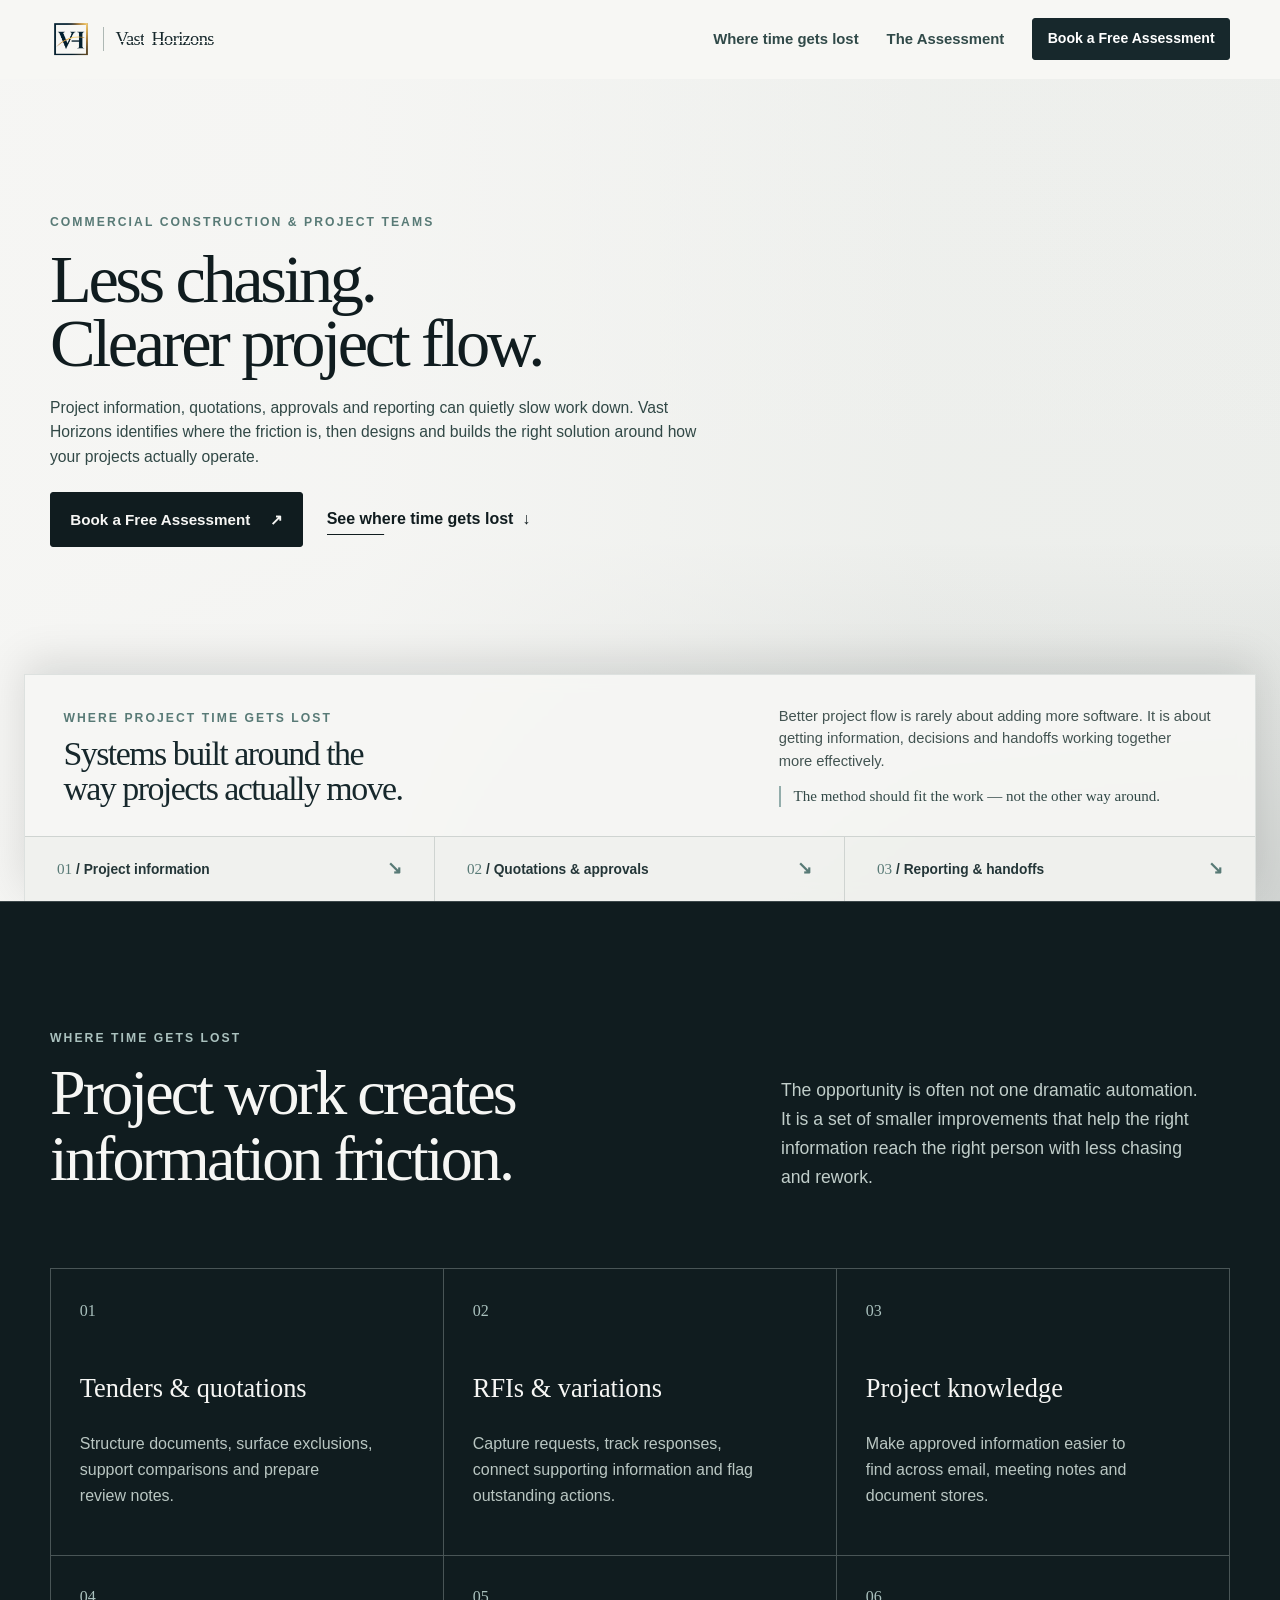
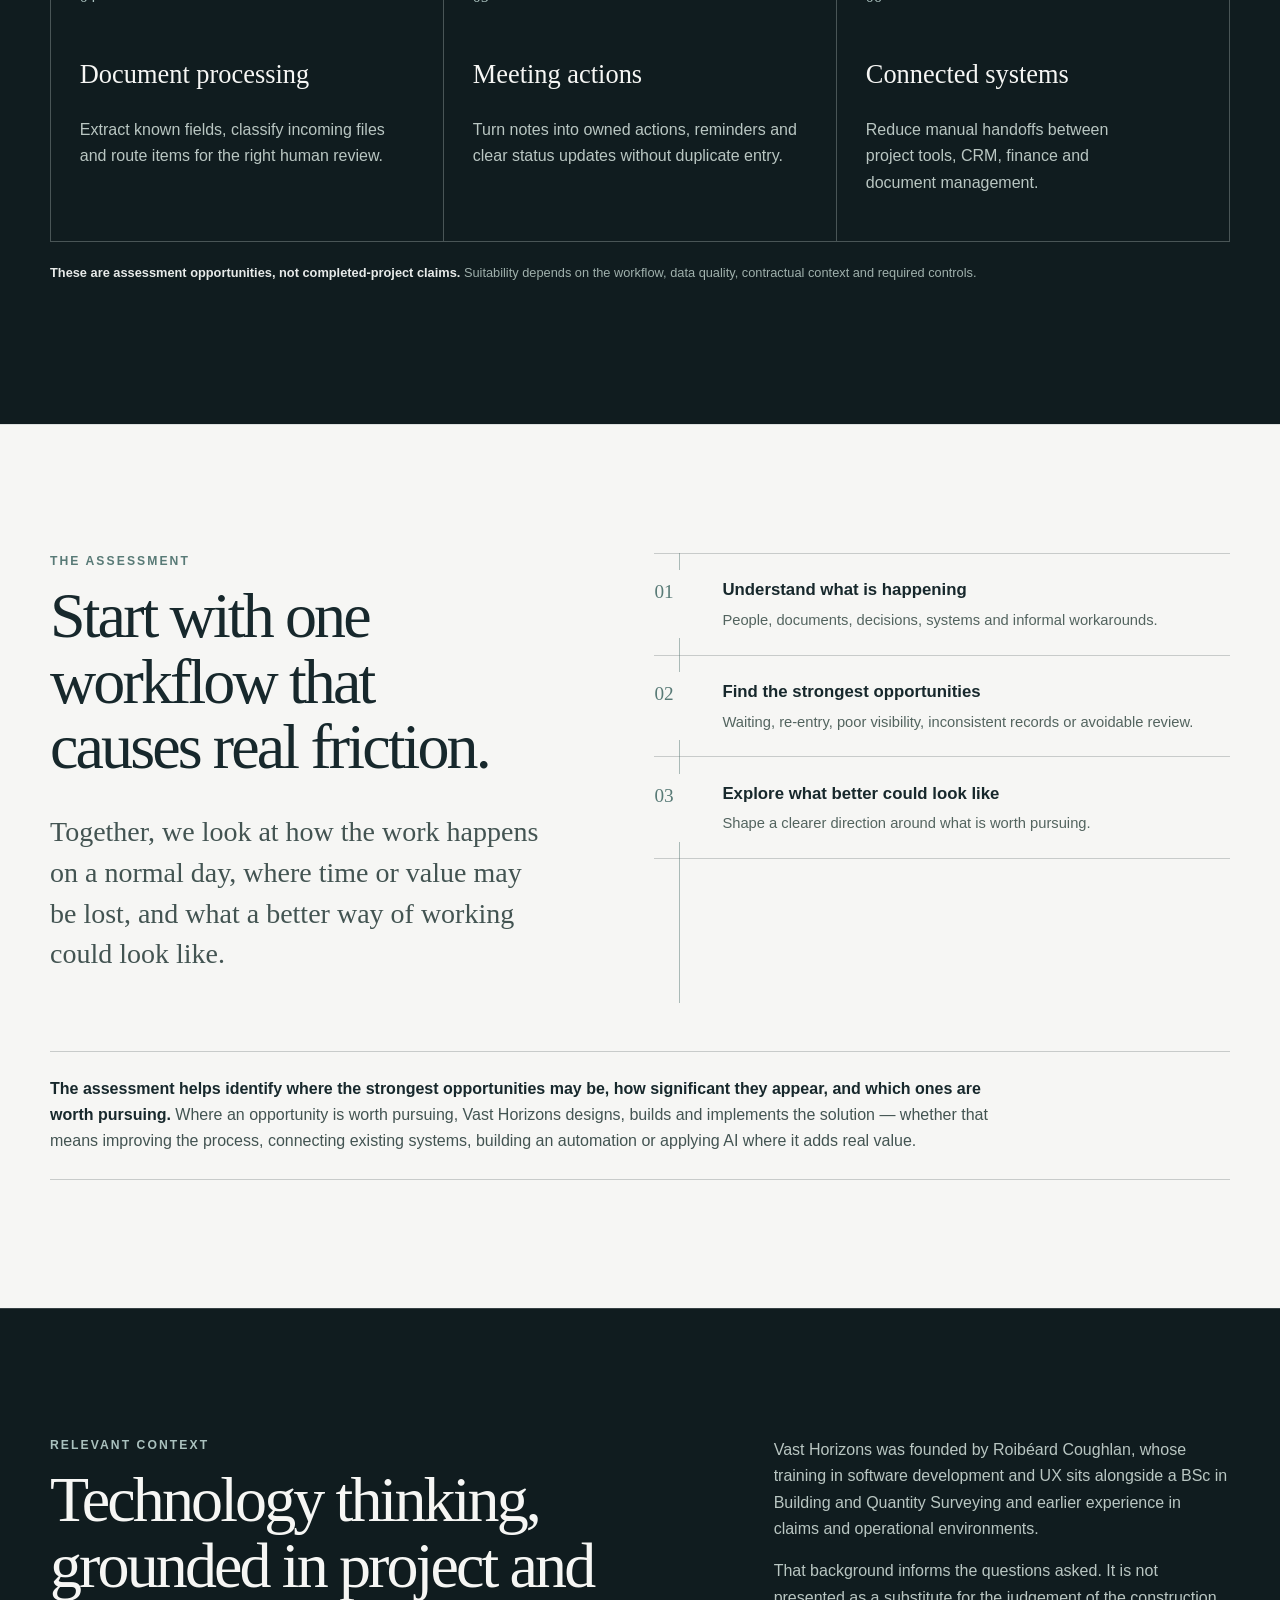
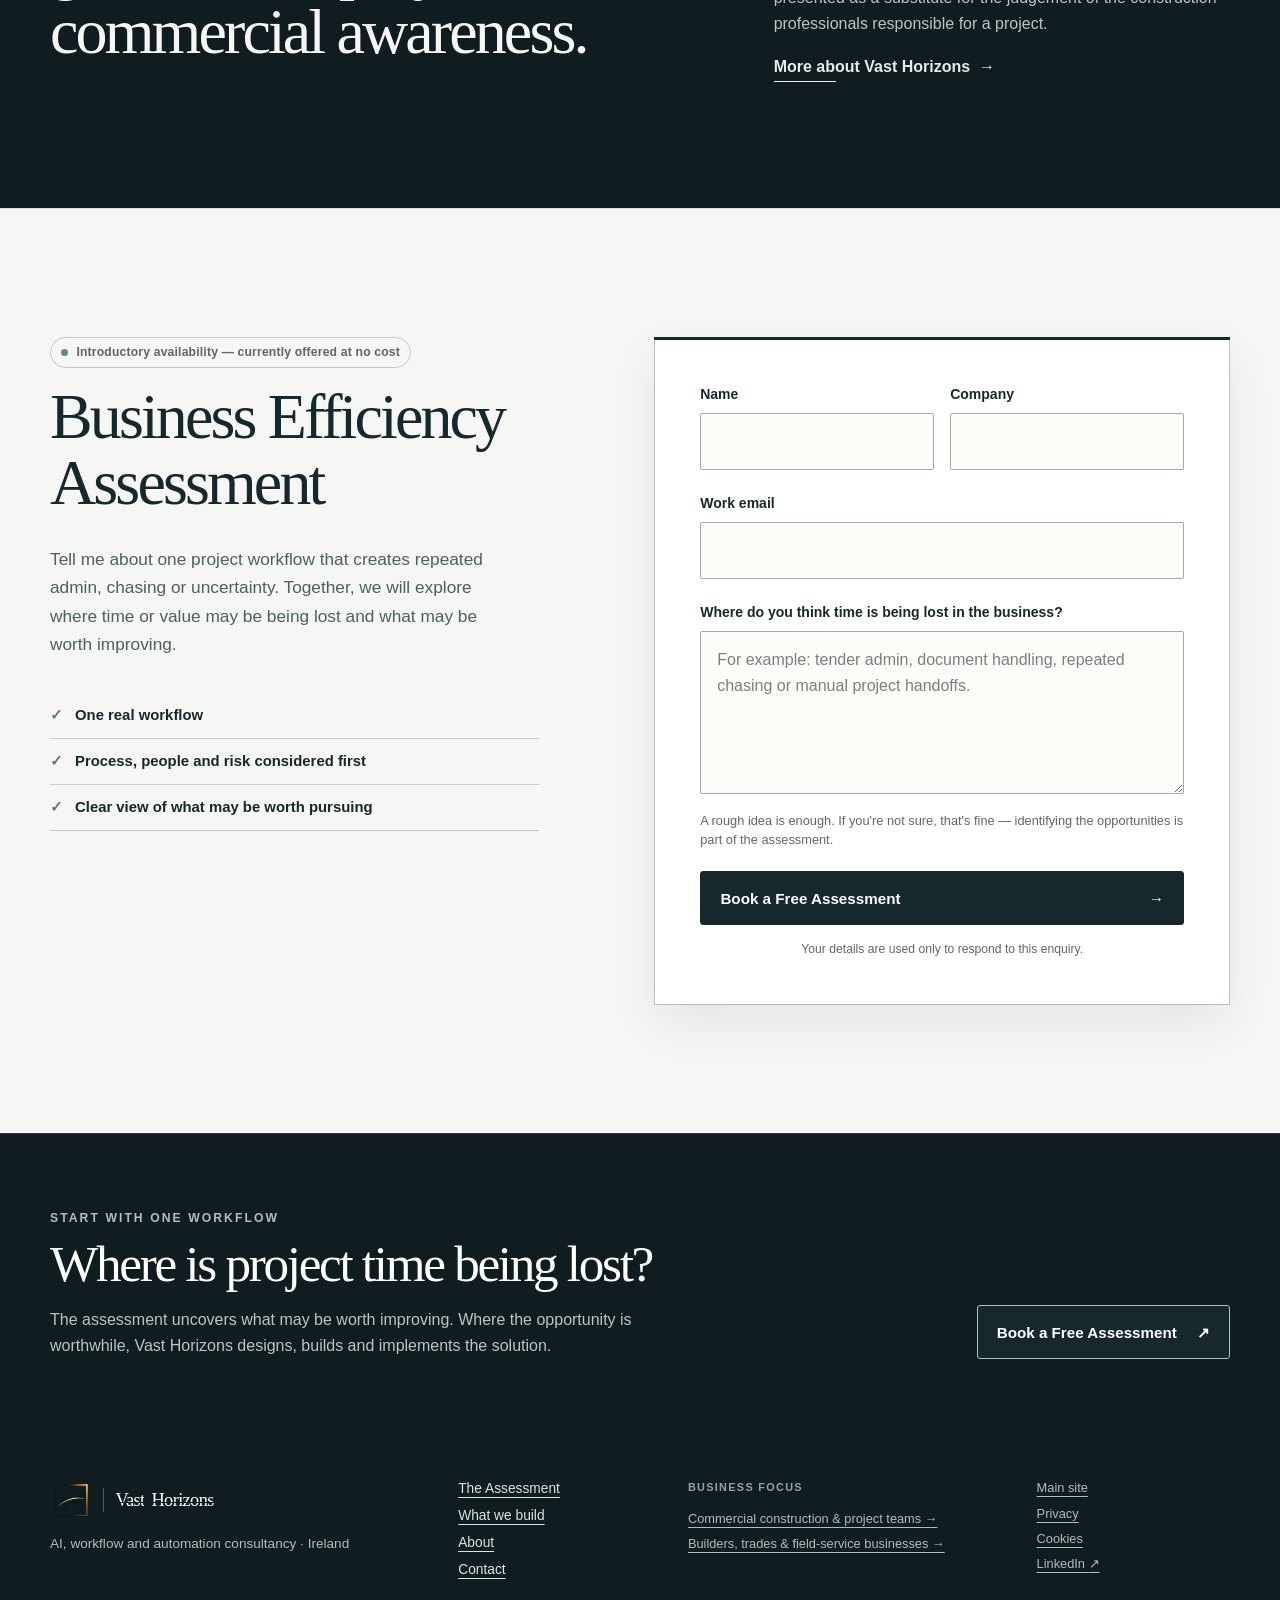
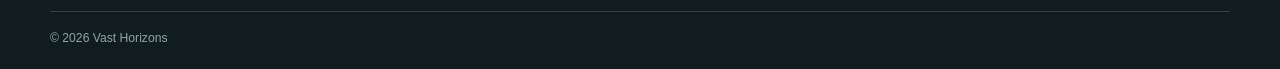
==== commit 45321c23: "Update logo & favicon" ====
--- a/construction/index.html
+++ b/construction/index.html
@@ -13,15 +13,15 @@
   <meta property="og:type" content="website">
   <meta name="twitter:card" content="summary">
   <meta name="theme-color" content="#102a2c">
-  <link rel="icon" href="/assets/images/favicon.svg" type="image/svg+xml">
-  <link rel="apple-touch-icon" href="/assets/images/favicon.svg">
+  <link rel="icon" href="/assets/images/vh-logo.png" type="image/png">
+  <link rel="apple-touch-icon" href="/assets/images/vh-logo.png">
   <link rel="stylesheet" href="/assets/css/styles.css">
 </head>
 <body class="construction-page">
   <a class="skip-link" href="#main">Skip to main content</a>
   <header class="site-header" data-header>
     <div class="shell nav-wrap">
-      <a class="brand" href="/" aria-label="Vast Horizons, home"><span class="brand-mark" aria-hidden="true"><span>VH</span></span><span class="brand-name">Vast Horizons</span></a>
+      <a class="brand" href="/" aria-label="Vast-Horizons, home"><img class="brand-mark" src="/assets/images/vh-logo.png" alt=""><span class="brand-name" aria-hidden="true"><span class="brand-word">Vast</span><span class="brand-dash">-</span><span class="brand-word">Horizons</span></span></a>
       <button class="nav-toggle" type="button" aria-expanded="false" aria-controls="primary-nav" data-nav-toggle><span class="sr-only">Open navigation</span><span></span><span></span></button>
       <nav class="primary-nav" id="primary-nav" aria-label="Primary navigation" data-nav><a href="#friction">Where time gets lost</a><a href="#audit">The Assessment</a><a class="button button-small" href="#book">Book a Free Assessment</a></nav>
     </div>
@@ -120,7 +120,7 @@
 
   <footer class="site-footer">
     <div class="shell footer-main">
-      <div class="footer-identity"><a class="brand footer-brand" href="/"><span class="brand-mark" aria-hidden="true"><span>VH</span></span><span class="brand-name">Vast Horizons</span></a><p>AI, workflow and automation consultancy · Ireland</p></div>
+      <div class="footer-identity"><a class="brand footer-brand" href="/" aria-label="Vast-Horizons, home"><img class="brand-mark" src="/assets/images/vh-logo.png" alt=""><span class="brand-name" aria-hidden="true"><span class="brand-word">Vast</span><span class="brand-dash">-</span><span class="brand-word">Horizons</span></span></a><p>AI, workflow and automation consultancy · Ireland</p></div>
       <nav class="footer-group footer-primary" aria-label="Main footer navigation"><a href="#audit">The Assessment</a><a href="/#opportunities">What we build</a><a href="/#about">About</a><a href="mailto:contact@vasthorizons.ie">Contact</a></nav>
       <nav class="footer-group footer-audiences" aria-label="Business Focus"><p class="footer-label">Business Focus</p><a href="/construction/" aria-current="page">Commercial construction &amp; project teams <span aria-hidden="true">→</span></a><a href="/trades/">Builders, trades &amp; field-service businesses <span aria-hidden="true">→</span></a></nav>
       <nav class="footer-group footer-utility" aria-label="Utility links"><a href="/">Main site</a><a href="/privacy/">Privacy</a><a href="/cookies/">Cookies</a><a href="https://www.linkedin.com/in/roib%C3%A9ard-r-coughlan-06a202189/" target="_blank" rel="noopener noreferrer">LinkedIn <span aria-hidden="true">↗</span></a></nav>
--- a/assets/css/styles.css
+++ b/assets/css/styles.css
@@ -34,12 +34,17 @@
 .site-header { position: sticky; top: 0; z-index: 1000; background: rgba(247, 247, 244, .94); border-bottom: 1px solid transparent; backdrop-filter: blur(12px); }
 .site-header.is-scrolled { border-color: var(--line); }
 .nav-wrap { min-height: 78px; display: flex; align-items: center; justify-content: space-between; gap: 2rem; }
-.brand { display: inline-flex; align-items: center; gap: .7rem; text-decoration: none; font-weight: 700; letter-spacing: -.015em; }
-.brand-mark { position: relative; display: grid; flex: 0 0 auto; width: 38px; height: 38px; place-items: center; border: 1px solid var(--ink); color: var(--ink); font-family: var(--serif); font-size: .78rem; font-weight: 700; letter-spacing: -.08em; line-height: 1; }
-.brand-mark::after { content: ""; position: absolute; left: -3px; right: -3px; top: 50%; height: 1px; background: currentColor; transform: rotate(-12deg); }
-.brand-name { position: relative; display: inline-flex; align-items: center; gap: .7rem; }
-.brand-name::after { content: ""; position: absolute; left: 0; right: 0; top: 52%; height: 1px; background: currentColor; opacity: .48; transform: rotate(-2deg); pointer-events: none; }
-.brand-name::before { content: ""; width: 1px; height: 24px; background: #aeb8b4; }
+.brand { display: inline-flex; align-items: center; gap: .7rem; text-decoration: none; }
+.brand-mark { display: block; flex: 0 0 auto; width: 42px; height: 42px; object-fit: contain; }
+.brand-name { --brand-strike-offset: .12em; position: relative; display: inline-flex; align-items: center; font-family: var(--serif); font-size: 1.15rem; font-weight: 400; letter-spacing: -.035em; line-height: 1; }
+.brand-name::after { content: none; }
+.brand-name::before { content: ""; width: 1px; height: 24px; margin-right: .7rem; background: #aeb8b4; }
+.brand-word {
+  display: inline-block;
+  -webkit-mask-image: linear-gradient(to bottom, #000 0, #000 calc(50% + var(--brand-strike-offset) - .5px), transparent calc(50% + var(--brand-strike-offset) - .5px), transparent calc(50% + var(--brand-strike-offset) + .5px), #000 calc(50% + var(--brand-strike-offset) + .5px), #000 100%);
+  mask-image: linear-gradient(to bottom, #000 0, #000 calc(50% + var(--brand-strike-offset) - .5px), transparent calc(50% + var(--brand-strike-offset) - .5px), transparent calc(50% + var(--brand-strike-offset) + .5px), #000 calc(50% + var(--brand-strike-offset) + .5px), #000 100%);
+}
+.brand-dash { display: inline-block; width: .3em; height: 1px; margin-inline: .04em; overflow: hidden; background: currentColor; color: transparent; transform: translateY(var(--brand-strike-offset)); }
 .primary-nav { display: flex; align-items: center; gap: 1.75rem; }
 .primary-nav > a:not(.button) { position: relative; text-decoration: none; color: #314a49; font-size: .93rem; font-weight: 600; }
 .primary-nav > a:not(.button)::after { content: ""; position: absolute; left: 0; right: 100%; bottom: -.3rem; height: 1px; background: currentColor; transition: right 180ms ease; }
@@ -418,7 +423,6 @@
 .site-footer { padding: 2.75rem 0 1.25rem; background: #101c1f; color: var(--white); }
 .footer-main { display: grid; grid-template-columns: minmax(220px, 1.2fr) .6fr minmax(225px, 1fr) .65fr; gap: clamp(1.5rem, 4vw, 3.5rem); align-items: start; }
 .footer-brand { margin-bottom: .7rem; }
-.footer-brand .brand-mark { filter: brightness(0) invert(1); }
 .footer-brand .brand-name::before { background: rgba(255,255,255,.28); }
 .footer-identity p { max-width: 420px; margin: 0; color: #aebebb; font-size: .85rem; }
 .footer-group { display: grid; align-content: start; gap: .42rem; }
@@ -797,7 +801,7 @@
   :root { --shell: calc(100% - 28px); }
   .nav-wrap { min-height: 70px; }
   .brand { font-size: .92rem; }
-  .brand-mark { width: 34px; height: 34px; }
+  .brand-mark { width: 38px; height: 38px; }
   .primary-nav { inset-block-start: 70px; }
   .hero { padding: 4.5rem 0 5rem; }
   .construction-hero-media { height: calc(100svh - 70px); }
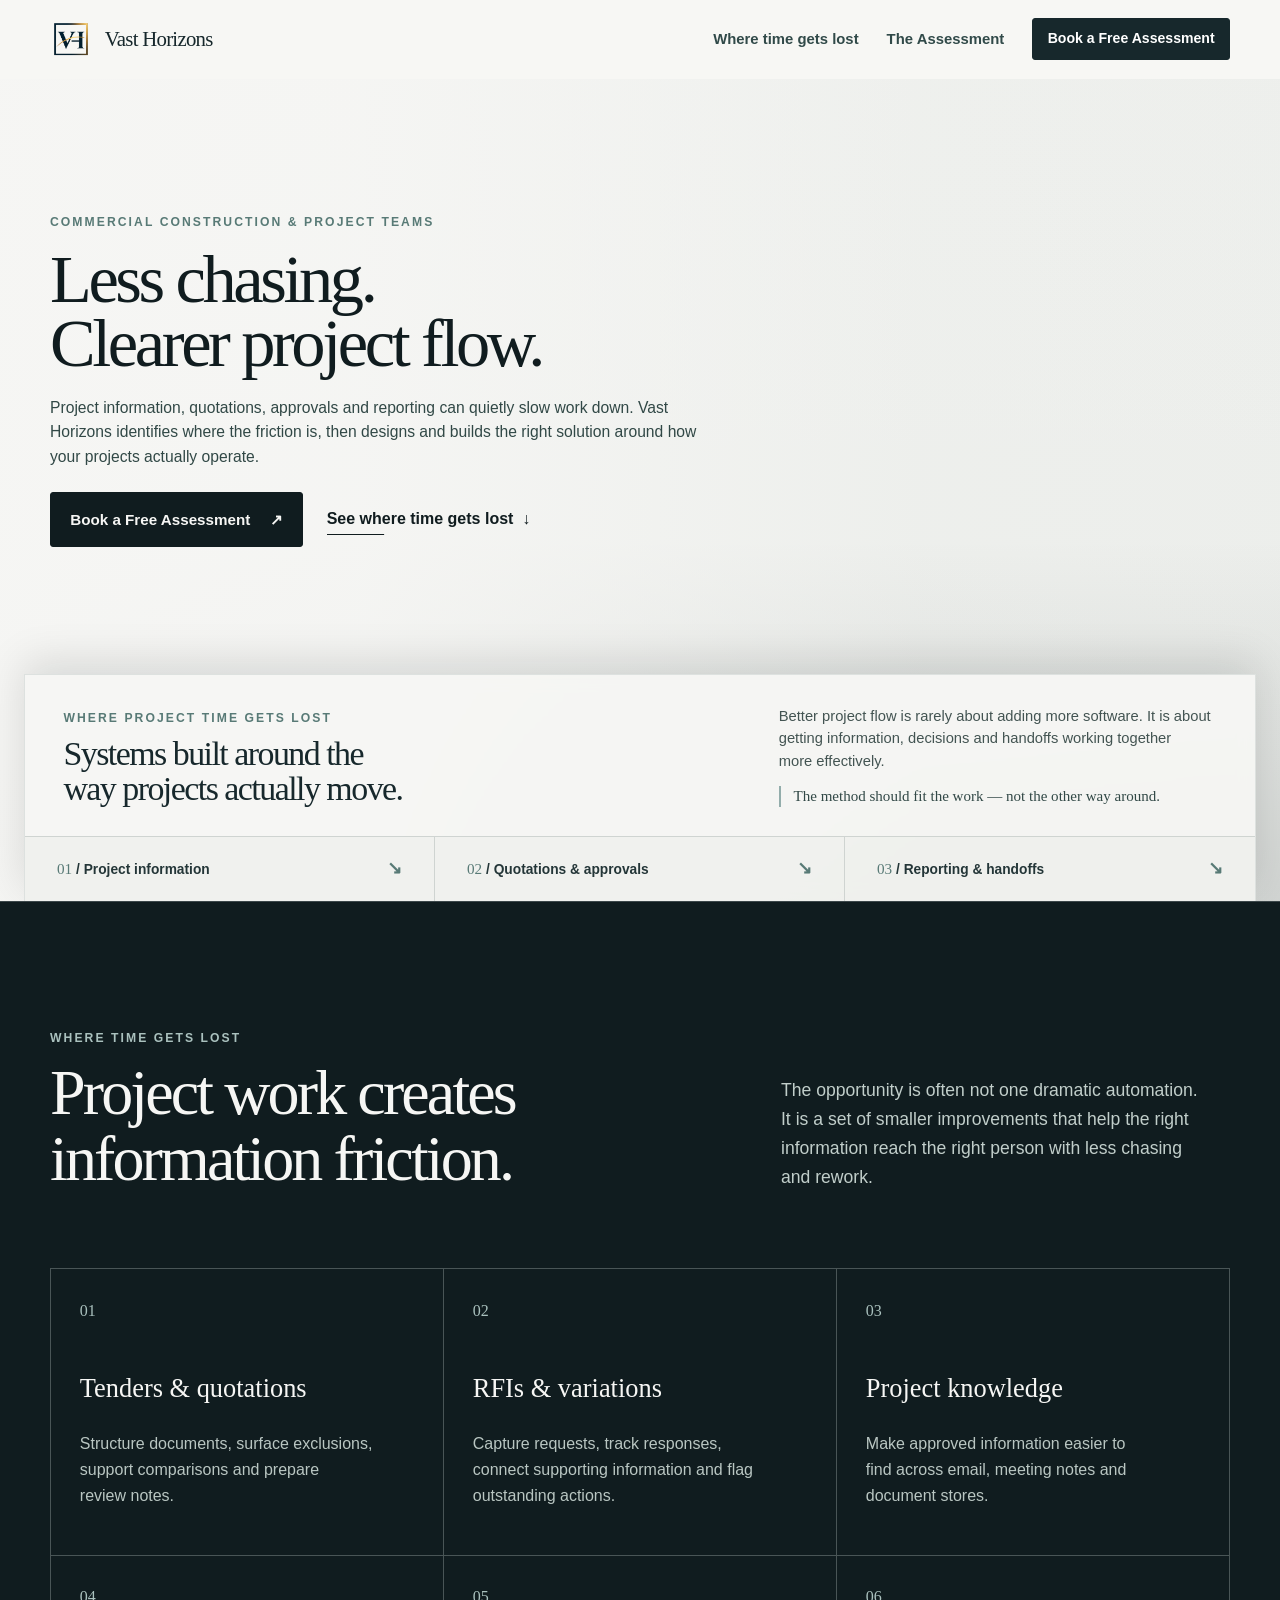
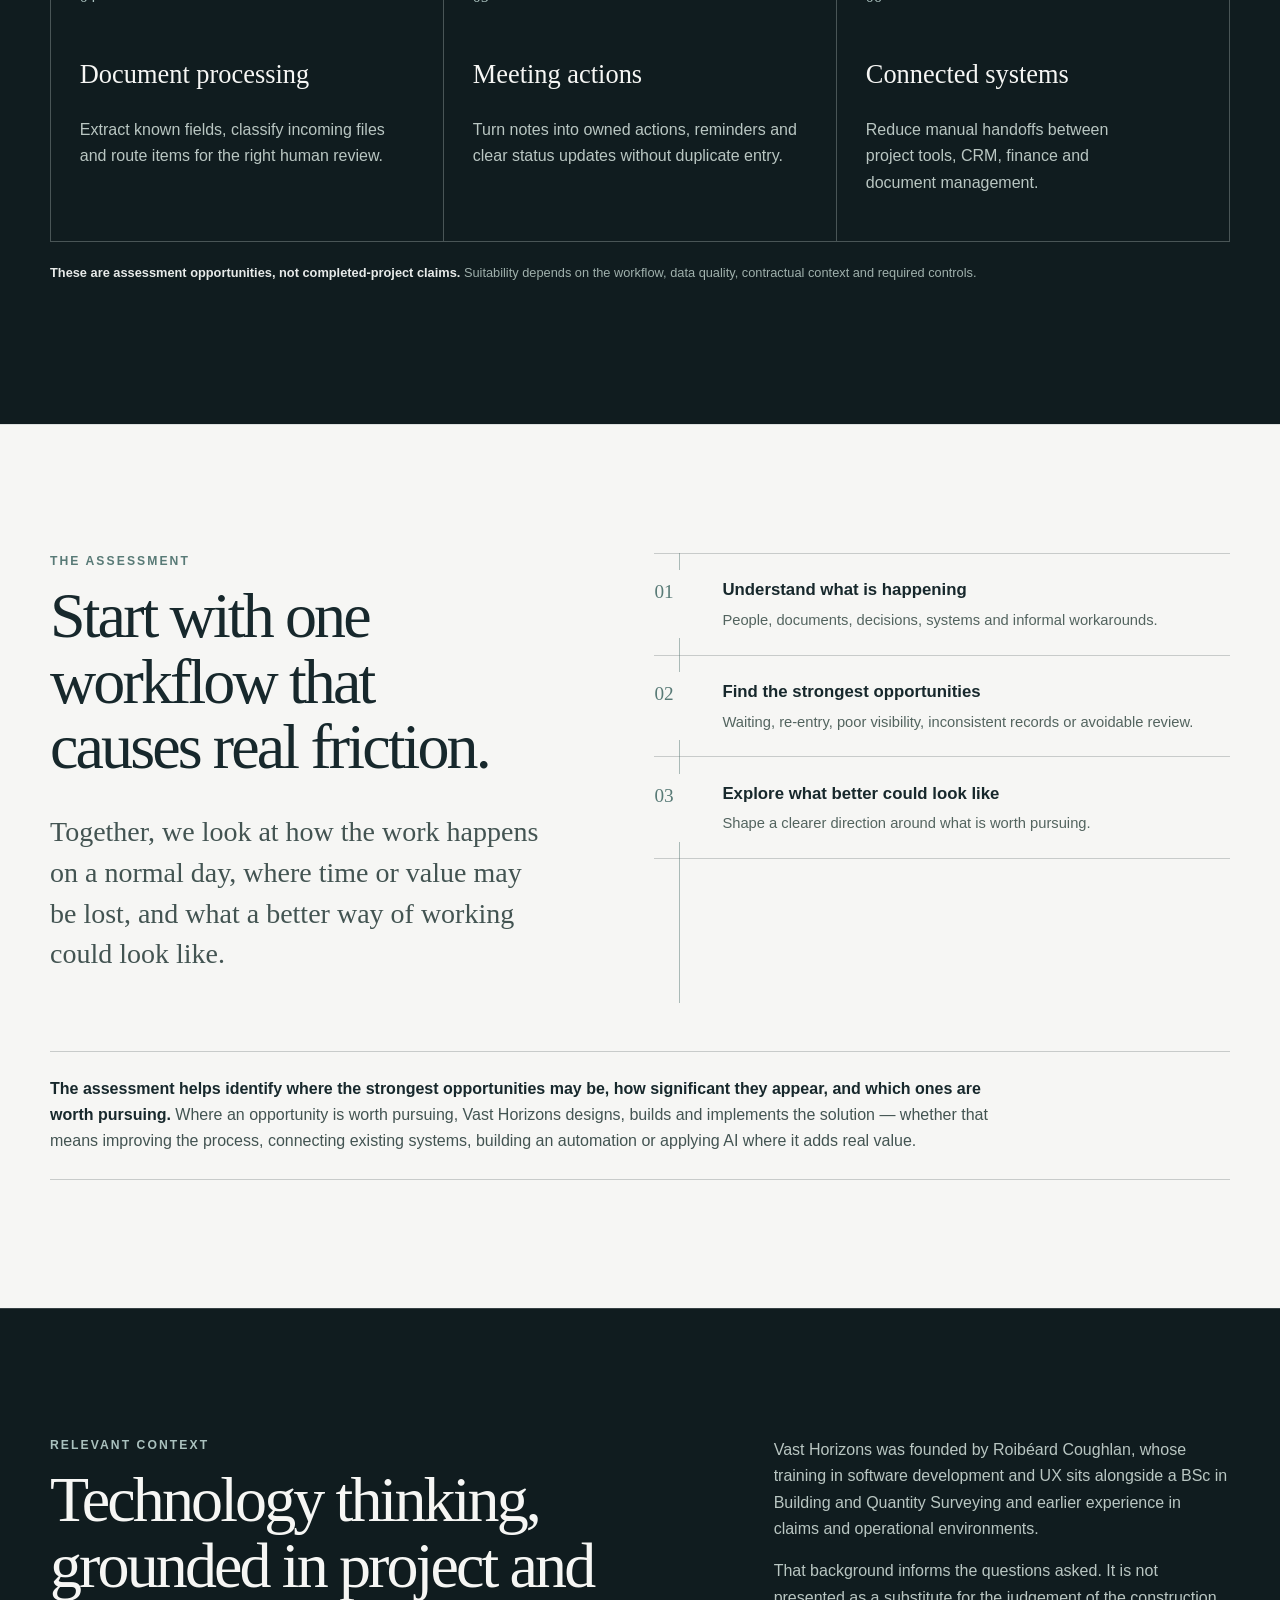
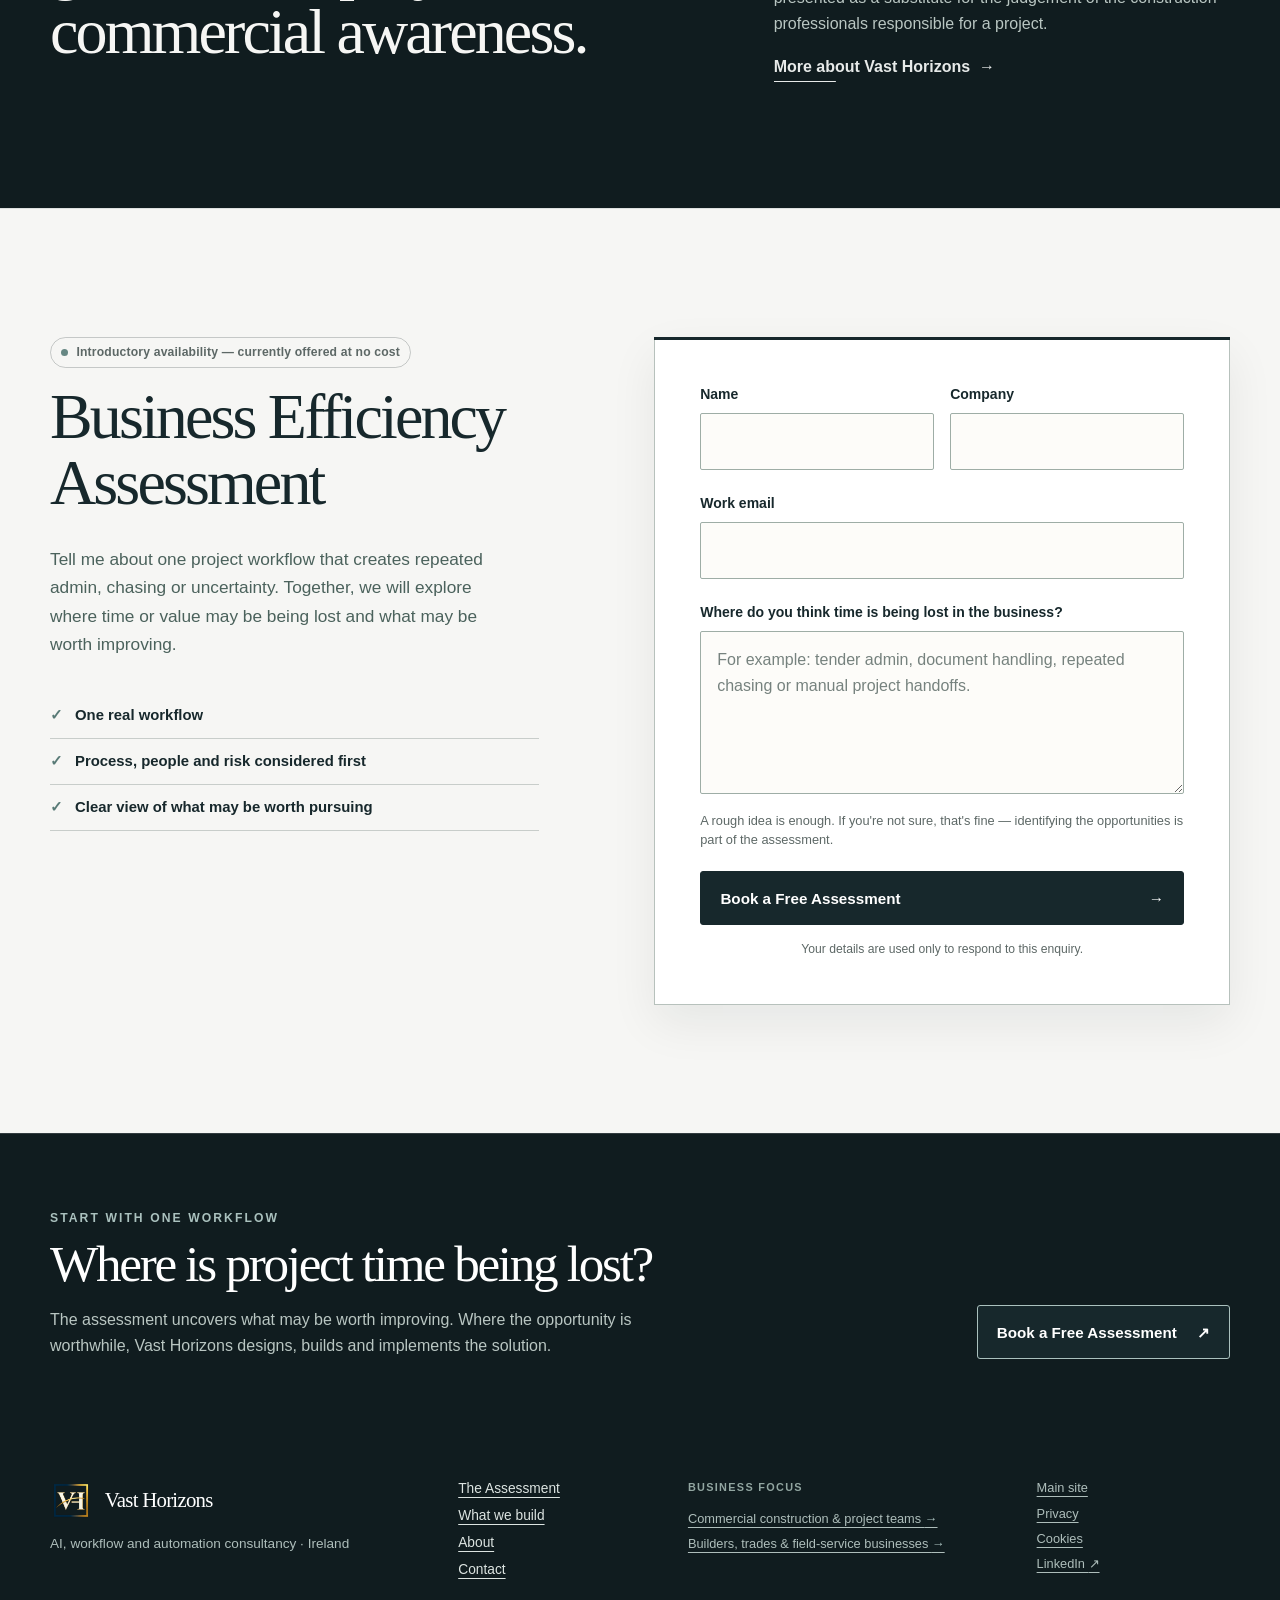
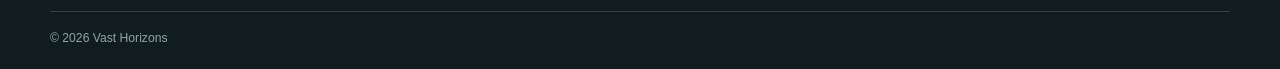
==== commit 0e2bb7bf: "Change the logo & business name font. Make logo visible on dark & light backgrounds" ====
--- a/construction/index.html
+++ b/construction/index.html
@@ -13,7 +13,8 @@
   <meta property="og:type" content="website">
   <meta name="twitter:card" content="summary">
   <meta name="theme-color" content="#102a2c">
-  <link rel="icon" href="/assets/images/vh-logo.png" type="image/png">
+  <link rel="icon" href="/assets/images/vh-logo.png" type="image/png" media="(prefers-color-scheme: light)">
+  <link rel="icon" href="/assets/images/vh-logo-light.png" type="image/png" media="(prefers-color-scheme: dark)">
   <link rel="apple-touch-icon" href="/assets/images/vh-logo.png">
   <link rel="stylesheet" href="/assets/css/styles.css">
 </head>
@@ -21,7 +22,7 @@
   <a class="skip-link" href="#main">Skip to main content</a>
   <header class="site-header" data-header>
     <div class="shell nav-wrap">
-      <a class="brand" href="/" aria-label="Vast-Horizons, home"><img class="brand-mark" src="/assets/images/vh-logo.png" alt=""><span class="brand-name" aria-hidden="true"><span class="brand-word">Vast</span><span class="brand-dash">-</span><span class="brand-word">Horizons</span></span></a>
+      <a class="brand" href="/" aria-label="Vast Horizons, home"><img class="brand-mark" src="/assets/images/vh-logo.png" alt=""><span class="brand-name" aria-hidden="true">Vast Horizons</span></a>
       <button class="nav-toggle" type="button" aria-expanded="false" aria-controls="primary-nav" data-nav-toggle><span class="sr-only">Open navigation</span><span></span><span></span></button>
       <nav class="primary-nav" id="primary-nav" aria-label="Primary navigation" data-nav><a href="#friction">Where time gets lost</a><a href="#audit">The Assessment</a><a class="button button-small" href="#book">Book a Free Assessment</a></nav>
     </div>
@@ -120,7 +121,7 @@
 
   <footer class="site-footer">
     <div class="shell footer-main">
-      <div class="footer-identity"><a class="brand footer-brand" href="/" aria-label="Vast-Horizons, home"><img class="brand-mark" src="/assets/images/vh-logo.png" alt=""><span class="brand-name" aria-hidden="true"><span class="brand-word">Vast</span><span class="brand-dash">-</span><span class="brand-word">Horizons</span></span></a><p>AI, workflow and automation consultancy · Ireland</p></div>
+      <div class="footer-identity"><a class="brand footer-brand" href="/" aria-label="Vast Horizons, home"><img class="brand-mark" src="/assets/images/vh-logo-light.png" alt=""><span class="brand-name" aria-hidden="true">Vast Horizons</span></a><p>AI, workflow and automation consultancy · Ireland</p></div>
       <nav class="footer-group footer-primary" aria-label="Main footer navigation"><a href="#audit">The Assessment</a><a href="/#opportunities">What we build</a><a href="/#about">About</a><a href="mailto:contact@vasthorizons.ie">Contact</a></nav>
       <nav class="footer-group footer-audiences" aria-label="Business Focus"><p class="footer-label">Business Focus</p><a href="/construction/" aria-current="page">Commercial construction &amp; project teams <span aria-hidden="true">→</span></a><a href="/trades/">Builders, trades &amp; field-service businesses <span aria-hidden="true">→</span></a></nav>
       <nav class="footer-group footer-utility" aria-label="Utility links"><a href="/">Main site</a><a href="/privacy/">Privacy</a><a href="/cookies/">Cookies</a><a href="https://www.linkedin.com/in/roib%C3%A9ard-r-coughlan-06a202189/" target="_blank" rel="noopener noreferrer">LinkedIn <span aria-hidden="true">↗</span></a></nav>
--- a/assets/css/styles.css
+++ b/assets/css/styles.css
@@ -34,17 +34,9 @@
 .site-header { position: sticky; top: 0; z-index: 1000; background: rgba(247, 247, 244, .94); border-bottom: 1px solid transparent; backdrop-filter: blur(12px); }
 .site-header.is-scrolled { border-color: var(--line); }
 .nav-wrap { min-height: 78px; display: flex; align-items: center; justify-content: space-between; gap: 2rem; }
-.brand { display: inline-flex; align-items: center; gap: .7rem; text-decoration: none; }
+.brand { display: inline-flex; align-items: center; gap: .8rem; text-decoration: none; }
 .brand-mark { display: block; flex: 0 0 auto; width: 42px; height: 42px; object-fit: contain; }
-.brand-name { --brand-strike-offset: .12em; position: relative; display: inline-flex; align-items: center; font-family: var(--serif); font-size: 1.15rem; font-weight: 400; letter-spacing: -.035em; line-height: 1; }
-.brand-name::after { content: none; }
-.brand-name::before { content: ""; width: 1px; height: 24px; margin-right: .7rem; background: #aeb8b4; }
-.brand-word {
-  display: inline-block;
-  -webkit-mask-image: linear-gradient(to bottom, #000 0, #000 calc(50% + var(--brand-strike-offset) - .5px), transparent calc(50% + var(--brand-strike-offset) - .5px), transparent calc(50% + var(--brand-strike-offset) + .5px), #000 calc(50% + var(--brand-strike-offset) + .5px), #000 100%);
-  mask-image: linear-gradient(to bottom, #000 0, #000 calc(50% + var(--brand-strike-offset) - .5px), transparent calc(50% + var(--brand-strike-offset) - .5px), transparent calc(50% + var(--brand-strike-offset) + .5px), #000 calc(50% + var(--brand-strike-offset) + .5px), #000 100%);
-}
-.brand-dash { display: inline-block; width: .3em; height: 1px; margin-inline: .04em; overflow: hidden; background: currentColor; color: transparent; transform: translateY(var(--brand-strike-offset)); }
+.brand-name { display: inline-block; font-family: var(--serif); font-size: 1.3rem; font-weight: 400; letter-spacing: -.035em; line-height: 1; white-space: nowrap; }
 .primary-nav { display: flex; align-items: center; gap: 1.75rem; }
 .primary-nav > a:not(.button) { position: relative; text-decoration: none; color: #314a49; font-size: .93rem; font-weight: 600; }
 .primary-nav > a:not(.button)::after { content: ""; position: absolute; left: 0; right: 100%; bottom: -.3rem; height: 1px; background: currentColor; transition: right 180ms ease; }
@@ -423,7 +415,6 @@
 .site-footer { padding: 2.75rem 0 1.25rem; background: #101c1f; color: var(--white); }
 .footer-main { display: grid; grid-template-columns: minmax(220px, 1.2fr) .6fr minmax(225px, 1fr) .65fr; gap: clamp(1.5rem, 4vw, 3.5rem); align-items: start; }
 .footer-brand { margin-bottom: .7rem; }
-.footer-brand .brand-name::before { background: rgba(255,255,255,.28); }
 .footer-identity p { max-width: 420px; margin: 0; color: #aebebb; font-size: .85rem; }
 .footer-group { display: grid; align-content: start; gap: .42rem; }
 .footer-group a { color: #dce4e1; font-size: .86rem; line-height: 1.45; text-underline-offset: .25rem; }
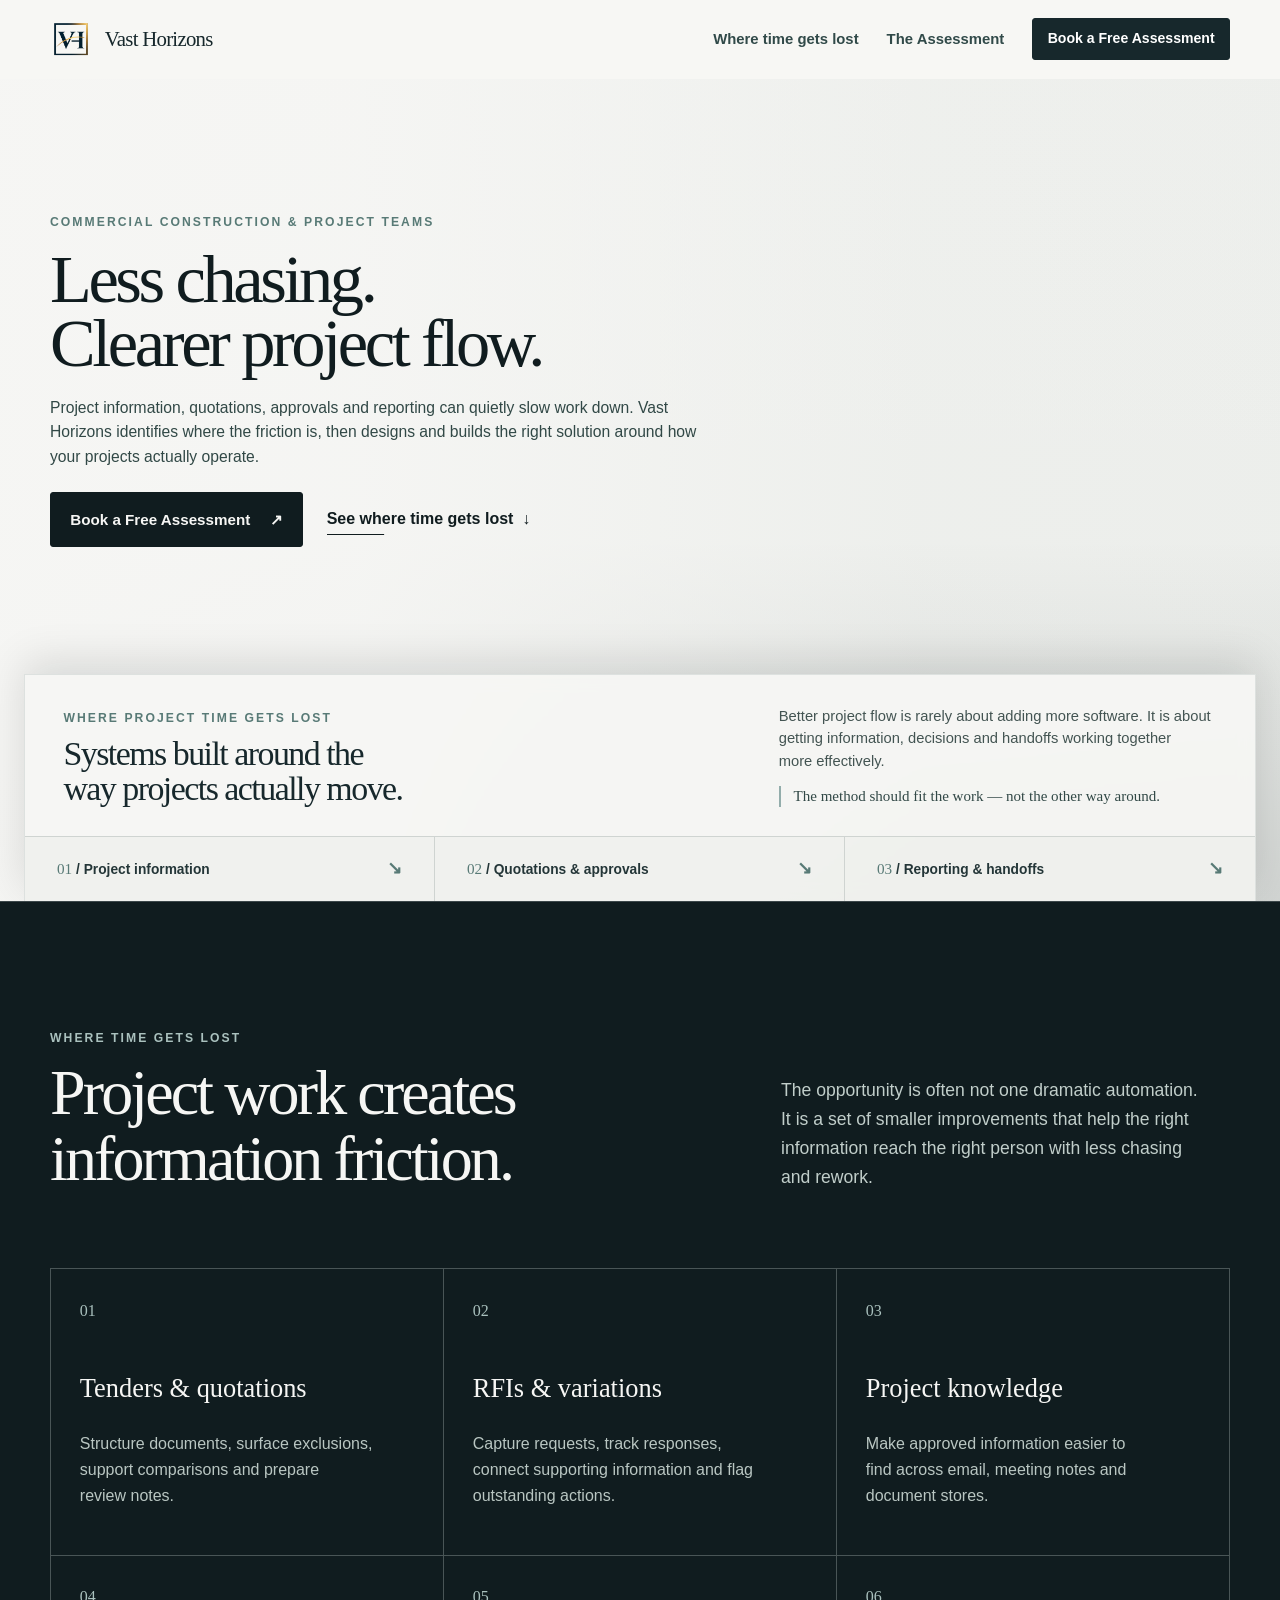
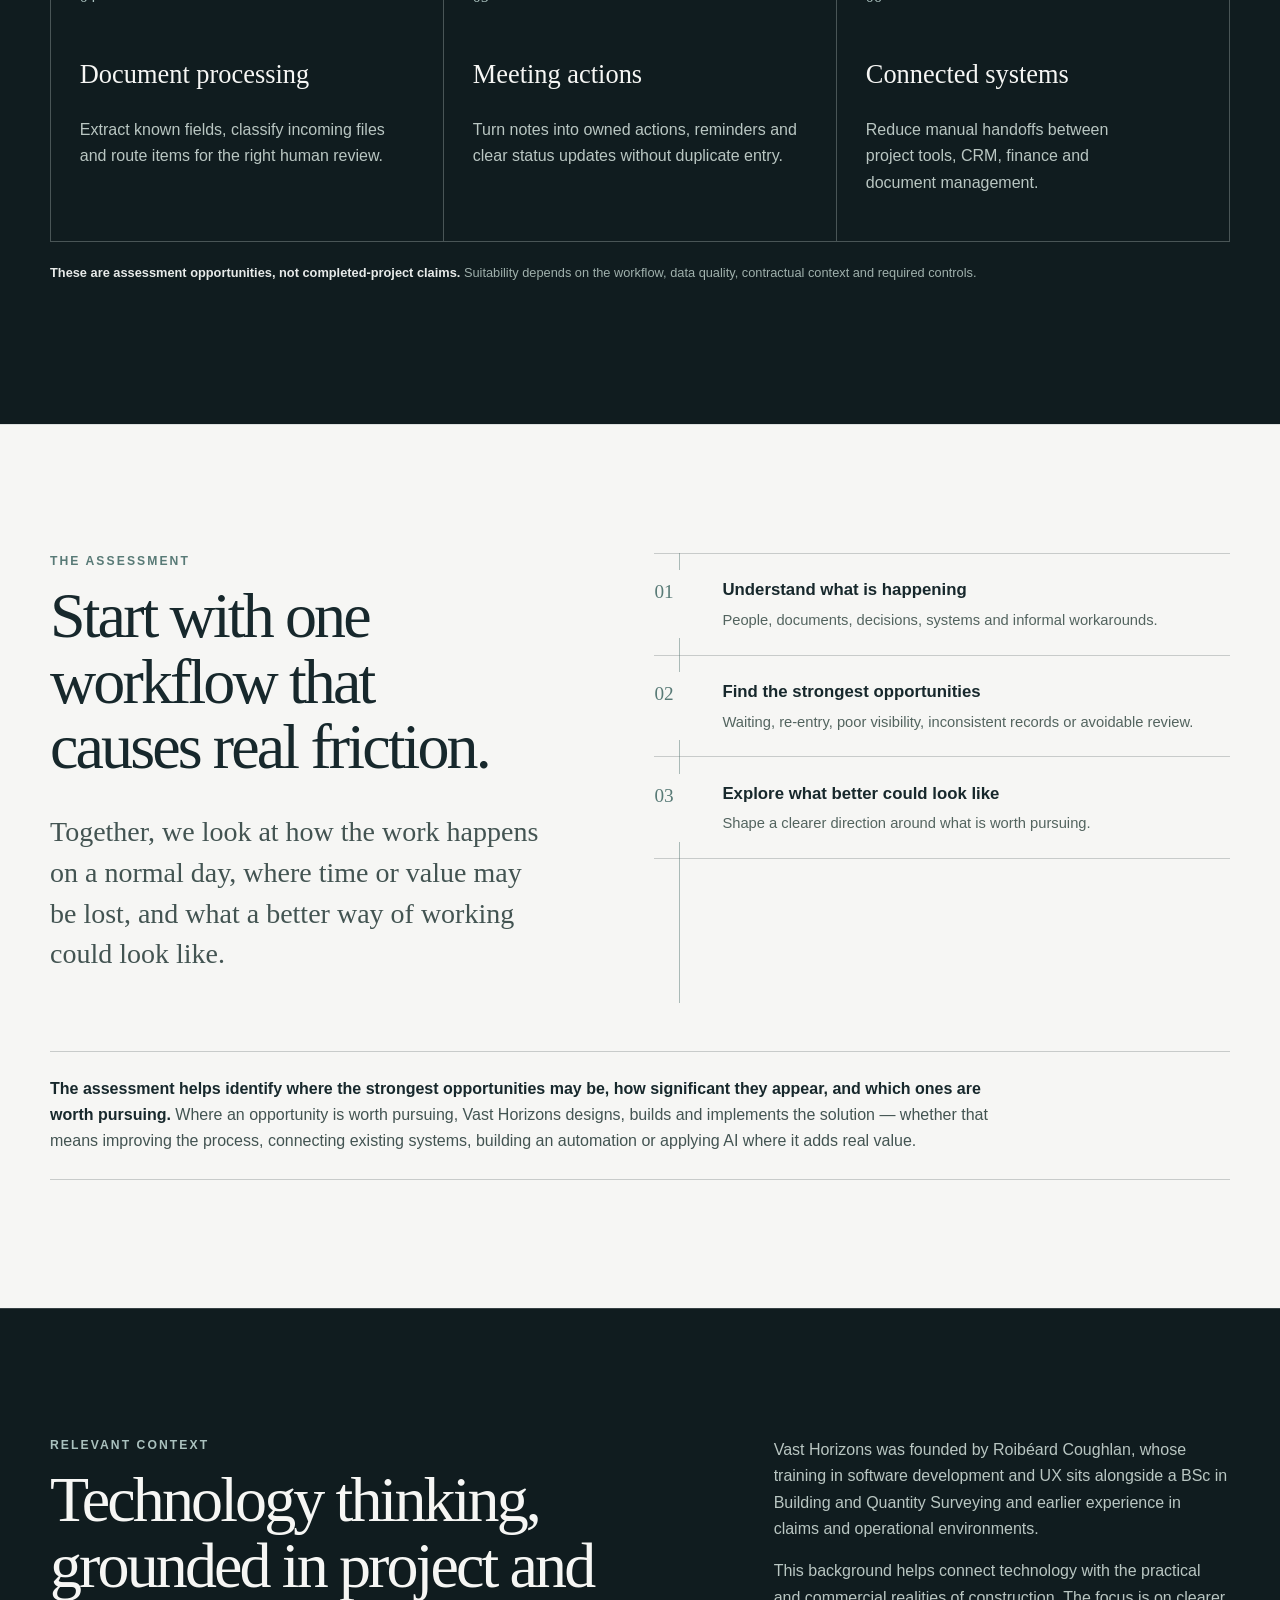
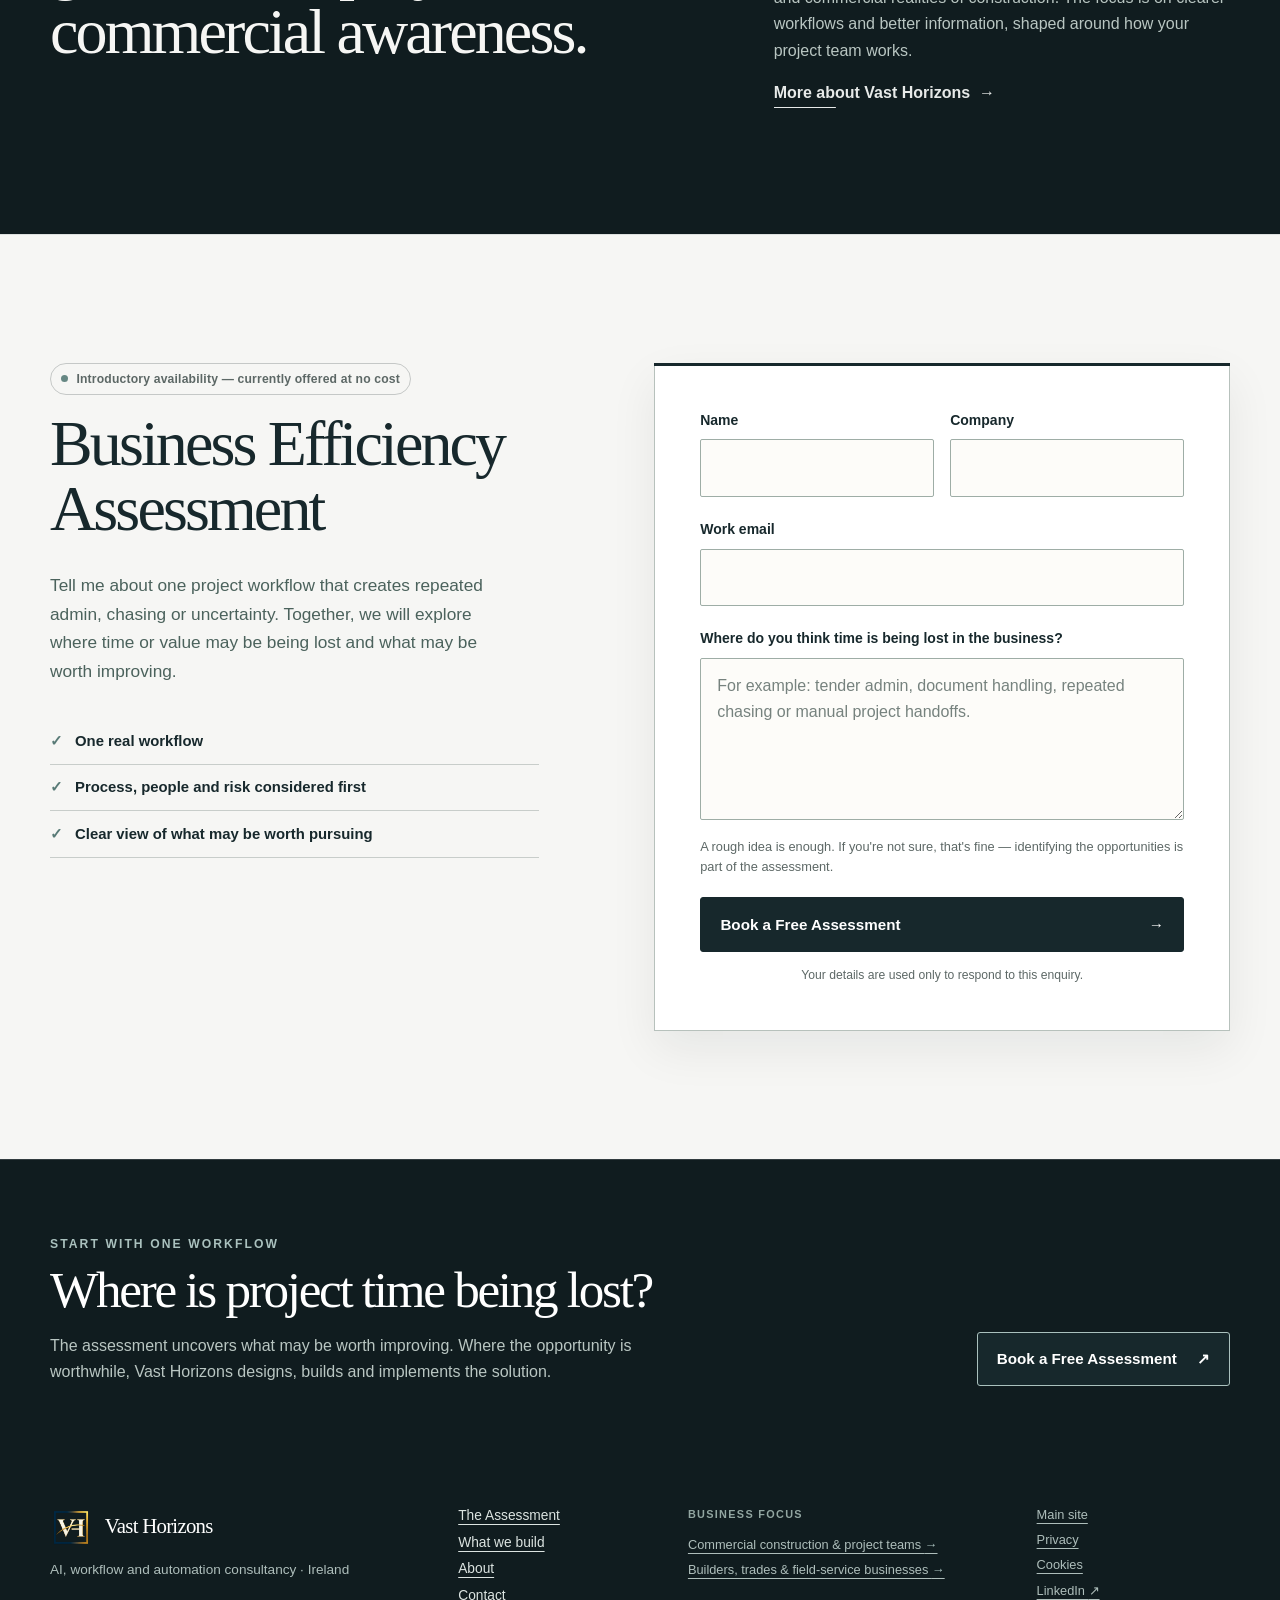
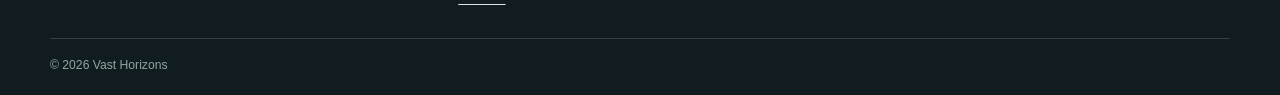
==== commit 8a5a91be: "Update about content in Construction landing page" ====
--- a/construction/index.html
+++ b/construction/index.html
@@ -99,7 +99,7 @@
       <div class="shell implementation-statement"><p><strong>The assessment helps identify where the strongest opportunities may be, how significant they appear, and which ones are worth pursuing.</strong> Where an opportunity is worth pursuing, Vast Horizons designs, builds and implements the solution — whether that means improving the process, connecting existing systems, building an automation or applying AI where it adds real value.</p></div>
     </section>
 
-    <section class="section about-compact"><div class="shell about-compact-grid"><div><p class="eyebrow">Relevant context</p><h2>Technology thinking, grounded in project and commercial awareness.</h2></div><div><p>Vast Horizons was founded by Roibéard Coughlan, whose training in software development and UX sits alongside a BSc in Building and Quantity Surveying and earlier experience in claims and operational environments.</p><p>That background informs the questions asked. It is not presented as a substitute for the judgement of the construction professionals responsible for a project.</p><a class="text-link" href="/#about">More about Vast Horizons <span aria-hidden="true">→</span></a></div></div></section>
+    <section class="section about-compact"><div class="shell about-compact-grid"><div><p class="eyebrow">Relevant context</p><h2>Technology thinking, grounded in project and commercial awareness.</h2></div><div><p>Vast Horizons was founded by Roibéard Coughlan, whose training in software development and UX sits alongside a BSc in Building and Quantity Surveying and earlier experience in claims and operational environments.</p><p>This background helps connect technology with the practical and commercial realities of construction. The focus is on clearer workflows and better information, shaped around how your project team works.</p><a class="text-link" href="/#about">More about Vast Horizons <span aria-hidden="true">→</span></a></div></div></section>
 
     <section class="section booking-section" id="book">
       <div class="shell booking-grid">
--- a/assets/css/styles.css
+++ b/assets/css/styles.css
@@ -407,6 +407,7 @@
 .closing-cta h2 { max-width: 760px; font-size: clamp(2.25rem, 4vw, 3.65rem); }
 .closing-cta .eyebrow { color: var(--accent-light); }
 .closing-cta p:not(.eyebrow) { max-width: 650px; margin: 1rem 0 0; color: #b9c6c2; }
+.closing-cta p.closing-brand-line { margin-top: .85rem; color: #dce4e1; font-size: 1.05rem; font-weight: 600; letter-spacing: .01em; }
 .closing-cta .button { white-space: nowrap; }
 .closing-cta .button { border-color: var(--accent-light); background: var(--ink); color: var(--white); }
 .closing-cta .button:hover, .closing-cta .button:focus-visible { border-color: var(--accent-light); background: var(--paper); color: var(--ink-deep); box-shadow: 0 4px 10px rgba(16, 28, 31, .12); }
@@ -416,6 +417,7 @@
 .footer-main { display: grid; grid-template-columns: minmax(220px, 1.2fr) .6fr minmax(225px, 1fr) .65fr; gap: clamp(1.5rem, 4vw, 3.5rem); align-items: start; }
 .footer-brand { margin-bottom: .7rem; }
 .footer-identity p { max-width: 420px; margin: 0; color: #aebebb; font-size: .85rem; }
+.footer-identity p.footer-statement { margin-bottom: .28rem; color: #dce4e1; font-size: .95rem; font-weight: 600; letter-spacing: .01em; }
 .footer-group { display: grid; align-content: start; gap: .42rem; }
 .footer-group a { color: #dce4e1; font-size: .86rem; line-height: 1.45; text-underline-offset: .25rem; }
 .footer-label { margin: 0 0 .35rem; color: #92a6a1; font-size: .68rem; font-weight: 800; letter-spacing: .12em; text-transform: uppercase; }
@@ -438,6 +440,111 @@
 .project-flow p { margin: 0; font-weight: 700; }
 .project-flow small { color: #afc0bc; }
 .project-card-note { margin: 0; padding: 1.1rem 1.5rem 1.4rem; color: #b9c6c2; font-size: .85rem; }
+
+/* Trades landing hero: dark copy area opens gradually into the footage. */
+.trades-hero { overflow: hidden; background: var(--paper); }
+.trades-hero-main {
+  position: relative;
+  isolation: isolate;
+  background: radial-gradient(circle at 78% 42%, rgba(83, 126, 121, .16), transparent 31%), #0b1417;
+  color: #f5f5f0;
+}
+.trades-hero .hero-grid {
+  position: relative;
+  z-index: 1;
+  display: flex;
+  min-height: clamp(640px, calc(100svh - 78px), 820px);
+  align-items: center;
+  padding-block: clamp(3rem, 6svh, 5rem);
+}
+.trades-hero .hero-copy { width: min(710px, 58vw); }
+.trades-hero h1 { margin-bottom: 1.3rem; color: #f6f5ef; font-size: clamp(3.25rem, 4.7vw, 4.65rem); line-height: .98; }
+.trades-hero h1 em { color: #aac1be; }
+.trades-hero .eyebrow { max-width: 580px; color: #a9bfbc; }
+.trades-hero .hero-rotation { font-size: clamp(1.5rem, 1.9vw, 1.85rem); }
+.trades-hero .hero-rotation-label { color: #f4f3ed; }
+.trades-hero .hero-rotation-window { min-height: 2.3em; border-bottom-color: rgba(147, 179, 175, .48); }
+.trades-hero .hero-rotation-window [data-rotating-phrase] { color: #c7a16a; }
+.trades-hero .hero-lead { max-width: 600px; margin-bottom: 1rem; color: #c4cecb; font-size: clamp(1rem, 1.2vw, 1.1rem); }
+.trades-hero .technology-note { max-width: 560px; color: #b9c5c2; }
+.trades-hero .hero-actions { gap: 1.1rem 1.4rem; }
+.trades-hero .button { border-color: #f2f2ed; background: #f2f2ed; color: #142427; }
+.trades-hero .button:hover,
+.trades-hero .button:focus-visible,
+.trades-hero .button:active { border-color: #f4f2eb; background: #c7a16a; color: #142427; box-shadow: 0 5px 18px rgba(199, 161, 106, .22); }
+.trades-hero .text-link { color: #f4f3ed; }
+.trades-hero .hero-availability { border-color: rgba(213, 222, 219, .3); color: #b9c5c2; }
+.trades-hero .hero-availability span { background: #8eaaa6; }
+.trades-hero-media { position: absolute; z-index: 0; inset: 0; overflow: hidden; pointer-events: none; }
+.trades-hero-video,
+.trades-hero-loop-frame,
+.trades-hero-poster {
+  position: absolute;
+  inset: 0 -2% 0 auto;
+  width: 60%;
+  height: 100%;
+  object-fit: cover;
+  object-position: 60% 65%;
+  filter: saturate(.7) contrast(1.08) brightness(.82);
+  -webkit-mask-image: linear-gradient(90deg, transparent, #000 22%);
+  mask-image: linear-gradient(90deg, transparent, #000 22%);
+}
+.trades-hero-poster { opacity: .85; max-width: none; }
+.trades-hero-video {
+  opacity: 0;
+  transition: opacity 1100ms cubic-bezier(.22, 1, .36, 1);
+}
+.trades-hero-video.is-ready { opacity: .85; }
+.trades-hero-loop-frame { opacity: 0; }
+.trades-hero-loop-mist {
+  position: absolute;
+  inset: 0;
+  opacity: 0;
+  background: radial-gradient(ellipse at 78% 45%, #f7f7f4 0%, rgba(247, 247, 244, .8) 28%, transparent 70%);
+  filter: blur(24px);
+}
+.trades-hero-media:has(.trades-hero-video.is-ready) .trades-hero-poster { opacity: 0; transition: opacity 1100ms ease; }
+.trades-hero-overlay {
+  position: absolute;
+  inset: 0;
+  background:
+    linear-gradient(90deg, #0b1417 0%, #0b1417 22%, rgba(11, 20, 23, .98) 34%, rgba(11, 20, 23, .82) 48%, rgba(11, 20, 23, .3) 74%, rgba(11, 20, 23, .18) 100%),
+    linear-gradient(180deg, rgba(11, 20, 23, .42) 0%, transparent 24%, transparent 72%, #0b1417 100%);
+}
+.section.trades-drains { padding-block: clamp(3.5rem, 6vw, 5.5rem); }
+.trades-page section[id] { scroll-margin-top: 94px; }
+.trades-page #audit, .trades-page .about-compact { padding-block: clamp(4rem, 6vw, 6rem); }
+.trades-page #audit h2, .trades-page .about-compact h2 { font-size: clamp(2.25rem, 4vw, 3.75rem); }
+.trades-page #audit h2 { margin-bottom: 1.25rem; }
+.trades-page #audit .large-copy { font-size: clamp(1.15rem, 1.55vw, 1.4rem); }
+.trades-drains .split-heading { gap: 3vw; margin-bottom: 2rem; }
+.trades-drains h2 { max-width: 560px; font-size: clamp(2.25rem, 3.5vw, 3.5rem); }
+.trades-drains .section-intro { max-width: 450px; font-size: 1rem; line-height: 1.55; }
+.trades-drain-grid { display: grid; grid-template-columns: repeat(3, minmax(0, 1fr)); border-block: 1px solid var(--line); }
+.trades-drain-grid article { min-width: 0; padding: 1.65rem 2rem; }
+.trades-drain-grid article + article { border-left: 1px solid var(--line); }
+.trades-drain-grid article:first-child { padding-left: 0; }
+.trades-drain-grid article:last-child { padding-right: 0; }
+.trades-drain-grid h3 { margin-bottom: .65rem; font-family: var(--serif); font-size: 1.65rem; font-weight: 400; letter-spacing: -.025em; line-height: 1.2; }
+.trades-drain-grid p { margin: 0; color: var(--muted); font-size: 1rem; line-height: 1.55; }
+.trades-drain-grid .trades-drain-stage { margin-bottom: .9rem; color: #426965; font-size: .72rem; font-weight: 750; letter-spacing: .12em; text-transform: uppercase; }
+.trades-drain-footer { display: flex; justify-content: space-between; align-items: center; flex-wrap: wrap; gap: .75rem 1.5rem; margin-top: 1.25rem; }
+.trades-drain-footer p { margin: 0; color: var(--muted); font-size: .82rem; }
+.trades-drain-footer .text-link { min-height: 44px; font-size: .93rem; }
+.trades-assessment-examples { margin-top: 2.5rem; border-block: 1px solid rgba(170, 193, 190, .35); }
+.trades-assessment-examples summary { display: flex; justify-content: space-between; align-items: center; gap: 1rem; min-height: 60px; padding-block: 1rem; color: #e7eae9; font-weight: 650; cursor: pointer; list-style: none; }
+.trades-assessment-examples summary::-webkit-details-marker { display: none; }
+.trades-assessment-examples summary::after { content: "+"; flex-shrink: 0; color: var(--accent-light); font-size: 1.5rem; line-height: 1; }
+.trades-assessment-examples[open] summary::after { content: "−"; }
+.trades-assessment-examples summary:focus-visible { outline: 3px solid var(--accent-light); outline-offset: 4px; }
+.trades-example-grid { display: grid; grid-template-columns: repeat(2, minmax(0, 1fr)); gap: 1.5rem 3rem; padding-block: 1rem 1.5rem; }
+.trades-example-grid h3 { margin-bottom: .4rem; font-size: 1rem; }
+.trades-example-grid p { margin: 0; color: #c1ceca; font-size: .95rem; line-height: 1.6; }
+.trades-example-note { margin-bottom: 1.5rem; color: #b9c6c2; font-size: .82rem; line-height: 1.6; }
+.trades-assessment-action { display: flex; align-items: center; flex-wrap: wrap; gap: 1rem 1.5rem; margin-top: 1.5rem; }
+.trades-assessment-action p { margin: 0; color: #c1ceca; font-size: .93rem; }
+.trades-assessment-action .button { border-color: #f2f2ed; background: #f2f2ed; color: #142427; }
+.trades-assessment-action .button:hover, .trades-assessment-action .button:focus-visible { background: #c7a16a; border-color: #c7a16a; }
 
 /* Construction landing hero */
 .construction-hero {
@@ -744,6 +851,11 @@
   .hero { min-height: auto; }
   .hero-grid, .split-heading, .about-grid, .booking-grid, .construction-audit-grid, .about-compact-grid, .closing-cta-grid, .assessment-outcome { grid-template-columns: 1fr; }
   .hero-grid { gap: 4rem; }
+  .trades-hero .hero-grid { min-height: 690px; padding-block: 3.5rem; }
+  .trades-hero .hero-copy { width: min(620px, 83vw); }
+  .trades-hero-video, .trades-hero-loop-frame, .trades-hero-poster { width: 100%; inset-inline-end: -22%; object-position: 62% center; }
+  .trades-hero-overlay { background: linear-gradient(90deg, #0b1417 0%, rgba(11, 20, 23, .98) 32%, rgba(11, 20, 23, .86) 55%, rgba(11, 20, 23, .3) 100%), linear-gradient(180deg, rgba(11, 20, 23, .45), transparent 25%, transparent 70%, #0b1417 100%); }
+  .trades-drains .split-heading { gap: 1rem; }
   .construction-hero { min-height: auto; }
   .construction-hero-media { bottom: auto; height: calc(100svh - 78px); }
   .construction-hero-main { min-height: calc(100svh - 78px); padding: 3.5rem 0; }
@@ -795,6 +907,27 @@
   .brand-mark { width: 38px; height: 38px; }
   .primary-nav { inset-block-start: 70px; }
   .hero { padding: 4.5rem 0 5rem; }
+  .trades-hero .hero-grid { min-height: calc(100svh - 70px); padding-block: 2.8rem 3rem; }
+  .trades-hero .hero-copy { width: 100%; }
+  .trades-hero h1 { max-width: 420px; font-size: clamp(2.65rem, 10.8vw, 3.6rem); margin-bottom: 1.2rem; }
+  .trades-hero .eyebrow { max-width: 330px; }
+  .trades-hero .hero-rotation { font-size: 1.5rem; margin-bottom: 1rem; }
+  .trades-hero .hero-rotation-window { min-height: 2.3em; }
+  .trades-hero .hero-lead { font-size: 1rem; line-height: 1.52; }
+  .trades-hero .technology-note { font-size: .82rem; }
+  .trades-hero .hero-availability { align-items: flex-start; border-radius: 3px; }
+  .trades-hero-video, .trades-hero-loop-frame, .trades-hero-poster { inset: 17% -35% auto auto; width: 155%; height: 83%; object-position: 62% center; }
+  .trades-hero-overlay { background: linear-gradient(180deg, #0b1417 0%, rgba(11, 20, 23, .97) 24%, rgba(11, 20, 23, .86) 48%, rgba(11, 20, 23, .65) 76%, #0b1417 100%), linear-gradient(90deg, rgba(11, 20, 23, .9), rgba(11, 20, 23, .24)); }
+  .trades-drain-grid { grid-template-columns: 1fr; }
+  .trades-page section[id] { scroll-margin-top: 84px; }
+  .trades-drain-grid article { padding: 1.15rem 0; }
+  .trades-drain-grid article + article { border-left: 0; border-top: 1px solid var(--line); }
+  .trades-drain-grid .trades-drain-stage { margin-bottom: .5rem; }
+  .trades-drain-grid h3 { font-size: 1.5rem; }
+  .trades-drain-footer { align-items: flex-start; flex-direction: column; gap: .25rem; }
+  .trades-example-grid { grid-template-columns: 1fr; gap: 1.25rem; }
+  .trades-assessment-action { align-items: stretch; flex-direction: column; }
+  .trades-assessment-action .button { width: 100%; }
   .construction-hero-media { height: calc(100svh - 70px); }
   .construction-hero-media-stage { transform: scale(1.06) scaleX(-1); }
   .construction-hero-media video,
@@ -917,6 +1050,7 @@
   .construction-hero-actions,
   .construction-hero-panel { opacity: 1 !important; transform: none !important; animation: none !important; }
   .hero-media-video { transition: none !important; }
+  .trades-hero-video { transition: none !important; }
   .reveal-item { opacity: 1 !important; transform: none !important; }
   .what-i-build .service-grid article { filter: none !important; clip-path: none !important; }
   .what-i-build .service-grid article::before { opacity: .16 !important; transform: translateX(360%) skewX(-13deg) !important; }
@@ -927,4 +1061,9 @@
   .site-header, .site-footer, .closing-cta, .button, .chatbase-bubble-button { display: none !important; }
   body { background: white; color: black; }
   .section, .hero { padding: 2rem 0; }
-}
+  .trades-hero-media { display: none; }
+  .trades-hero .hero-grid { min-height: auto; padding-block: 2rem; }
+  .trades-hero .hero-copy { width: 100%; }
+  .trades-hero-main { background: white; color: black; }
+  .trades-hero :is(h1, h1 em, .eyebrow, .hero-lead, .technology-note, .hero-rotation-label, .hero-rotation-window [data-rotating-phrase], .hero-availability, .text-link) { color: black; }
+}
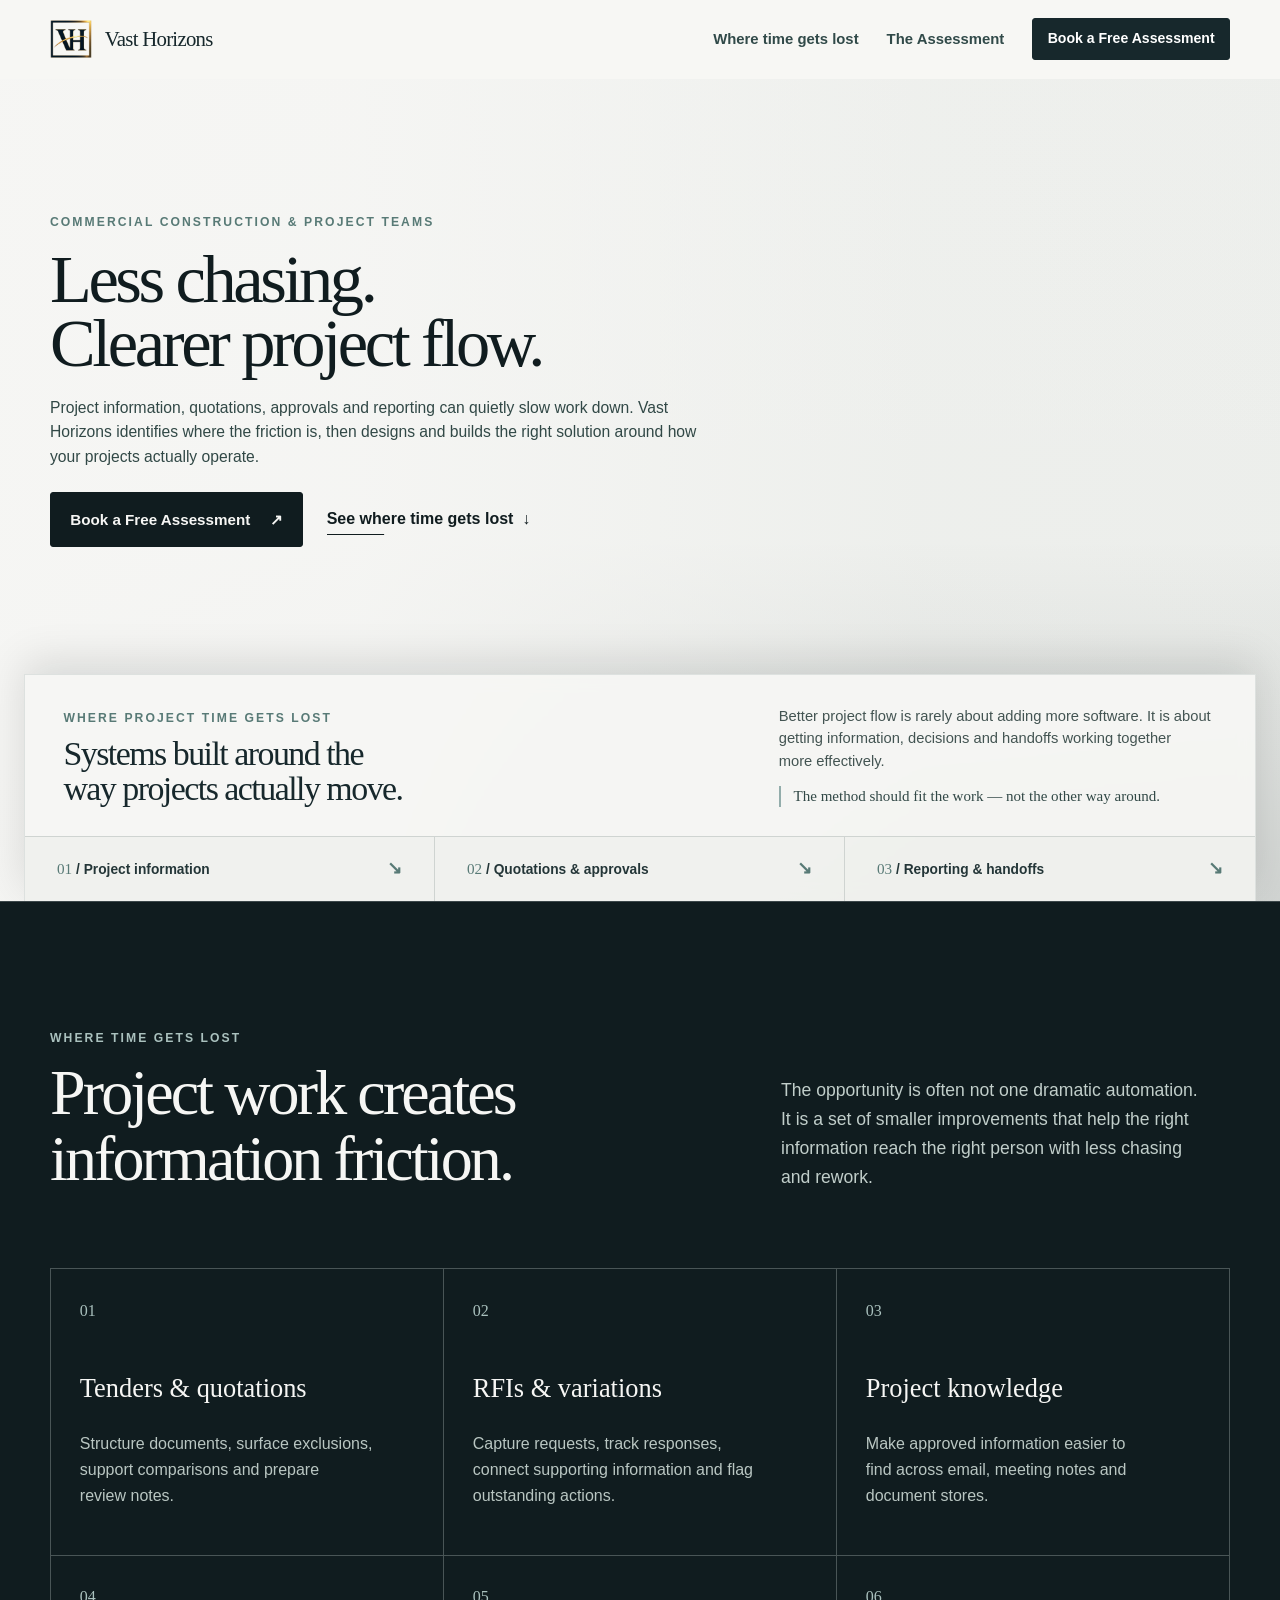
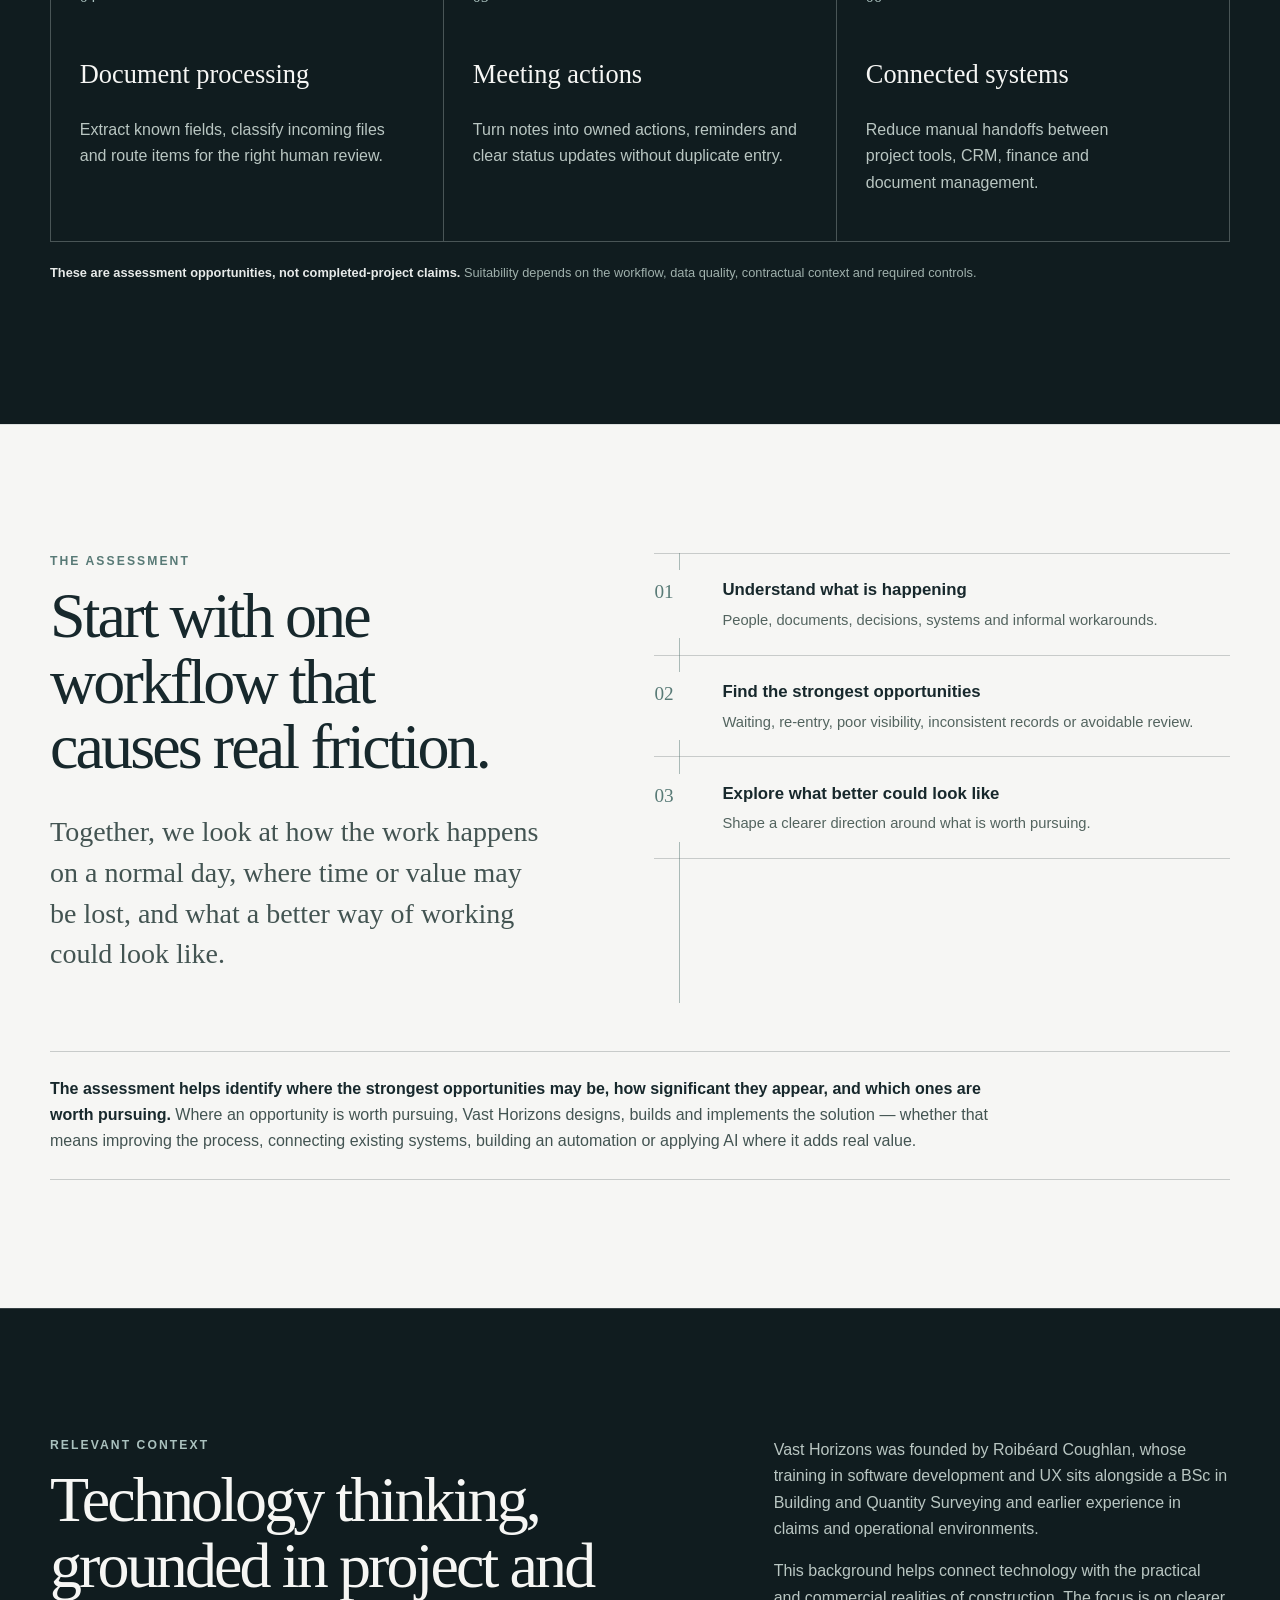
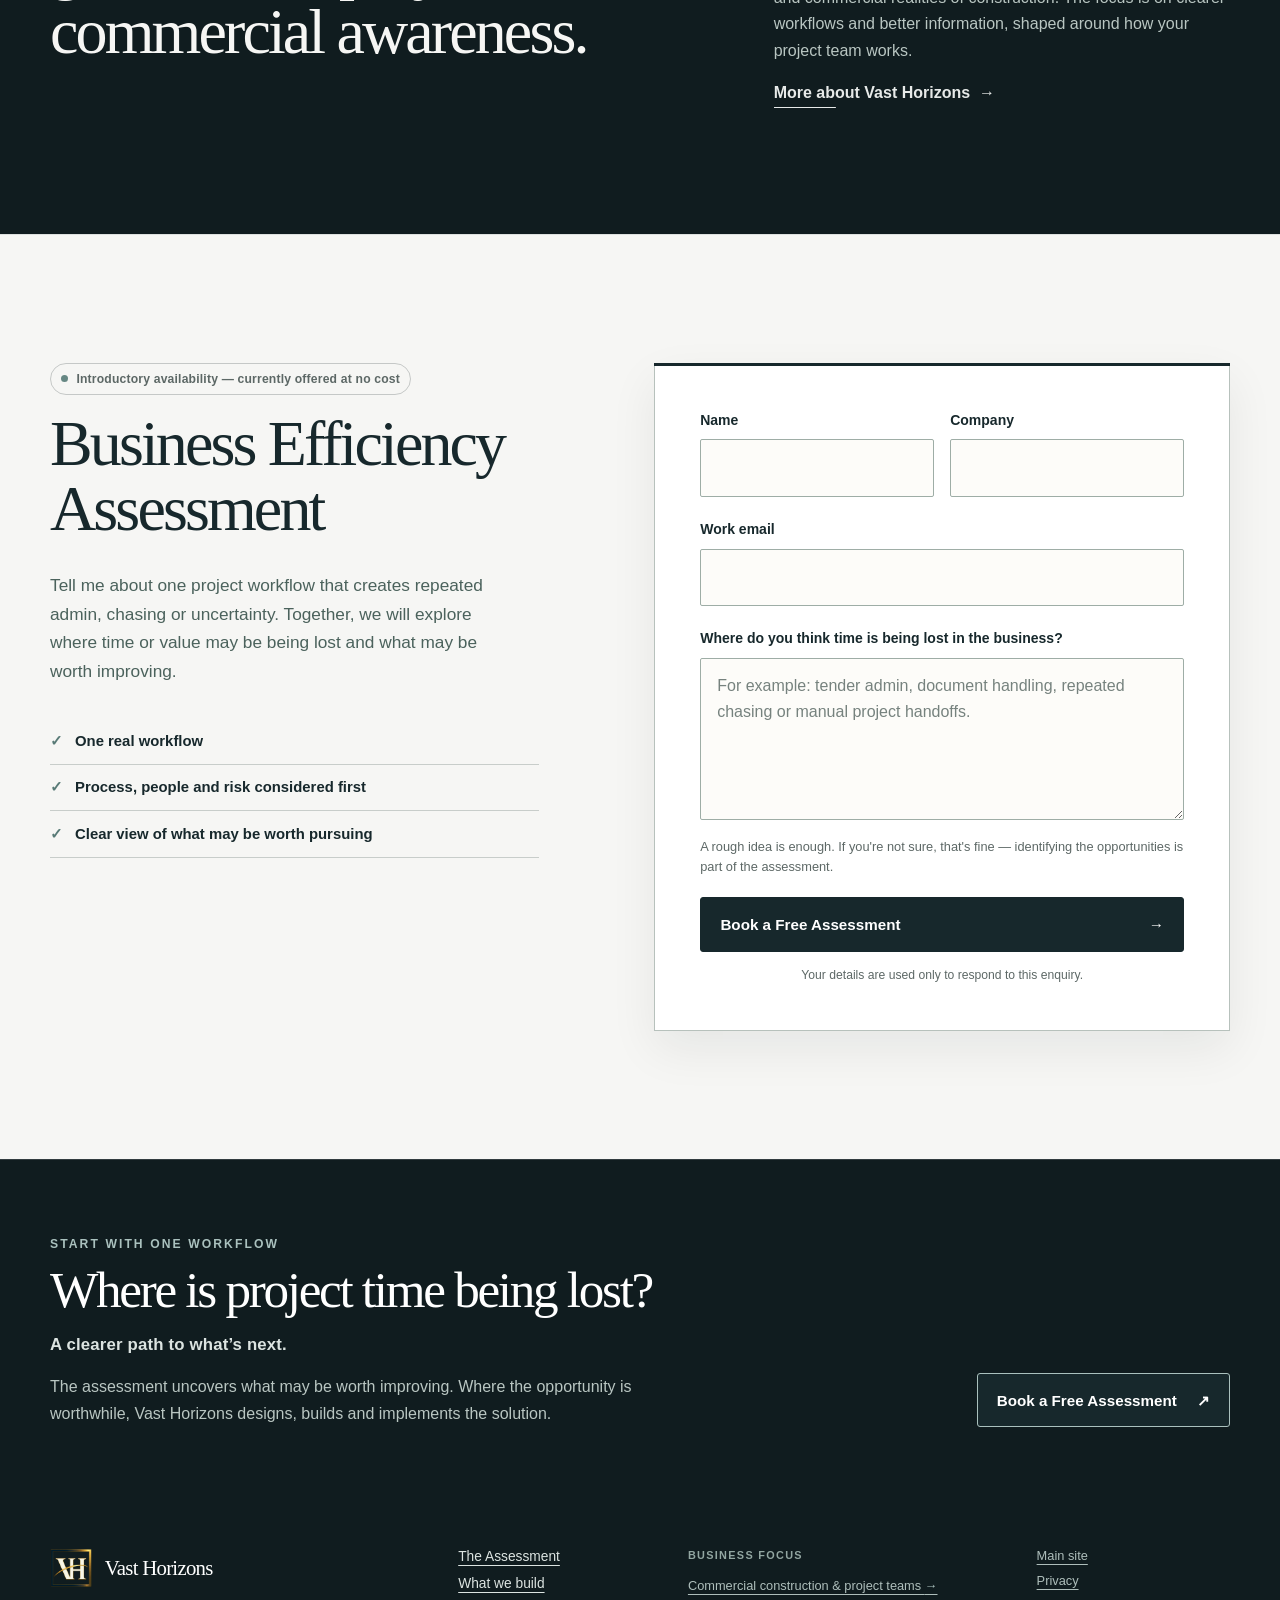
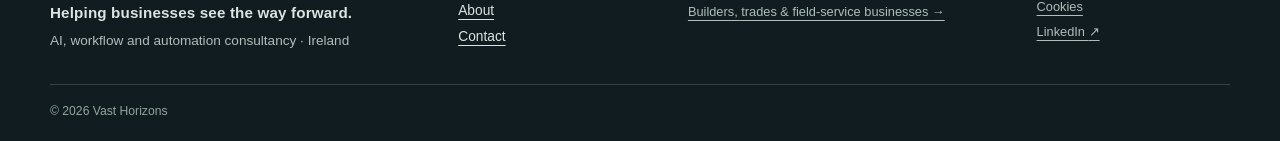
==== commit 6b074fdb: "Add the new logo image for light & dark backgrounds. Update logo enhanncing messages in the photo on" ====
--- a/construction/index.html
+++ b/construction/index.html
@@ -13,16 +13,16 @@
   <meta property="og:type" content="website">
   <meta name="twitter:card" content="summary">
   <meta name="theme-color" content="#102a2c">
-  <link rel="icon" href="/assets/images/vh-logo.png" type="image/png" media="(prefers-color-scheme: light)">
-  <link rel="icon" href="/assets/images/vh-logo-light.png" type="image/png" media="(prefers-color-scheme: dark)">
-  <link rel="apple-touch-icon" href="/assets/images/vh-logo.png">
+  <link rel="icon" href="/assets/images/logo-vh-on-light.png" type="image/png" media="(prefers-color-scheme: light)">
+  <link rel="icon" href="/assets/images/logo-vh-on-dark.png" type="image/png" media="(prefers-color-scheme: dark)">
+  <link rel="apple-touch-icon" href="/assets/images/logo-vh-on-light.png">
   <link rel="stylesheet" href="/assets/css/styles.css">
 </head>
 <body class="construction-page">
   <a class="skip-link" href="#main">Skip to main content</a>
   <header class="site-header" data-header>
     <div class="shell nav-wrap">
-      <a class="brand" href="/" aria-label="Vast Horizons, home"><img class="brand-mark" src="/assets/images/vh-logo.png" alt=""><span class="brand-name" aria-hidden="true">Vast Horizons</span></a>
+      <a class="brand" href="/" aria-label="Vast Horizons, home"><img class="brand-mark" src="/assets/images/logo-vh-on-light.png" alt=""><span class="brand-name" aria-hidden="true">Vast Horizons</span></a>
       <button class="nav-toggle" type="button" aria-expanded="false" aria-controls="primary-nav" data-nav-toggle><span class="sr-only">Open navigation</span><span></span><span></span></button>
       <nav class="primary-nav" id="primary-nav" aria-label="Primary navigation" data-nav><a href="#friction">Where time gets lost</a><a href="#audit">The Assessment</a><a class="button button-small" href="#book">Book a Free Assessment</a></nav>
     </div>
@@ -116,12 +116,12 @@
   </main>
 
   <section class="closing-cta" aria-labelledby="construction-closing-title">
-    <div class="shell closing-cta-grid"><div><p class="eyebrow">Start with one workflow</p><h2 id="construction-closing-title">Where is project time being lost?</h2><p>The assessment uncovers what may be worth improving. Where the opportunity is worthwhile, Vast Horizons designs, builds and implements the solution.</p></div><a class="button" href="#book">Book a Free Assessment <span aria-hidden="true">↗</span></a></div>
+    <div class="shell closing-cta-grid"><div><p class="eyebrow">Start with one workflow</p><h2 id="construction-closing-title">Where is project time being lost?</h2><p class="closing-brand-line">A clearer path to what’s next.</p><p>The assessment uncovers what may be worth improving. Where the opportunity is worthwhile, Vast Horizons designs, builds and implements the solution.</p></div><a class="button" href="#book">Book a Free Assessment <span aria-hidden="true">↗</span></a></div>
   </section>
 
   <footer class="site-footer">
     <div class="shell footer-main">
-      <div class="footer-identity"><a class="brand footer-brand" href="/" aria-label="Vast Horizons, home"><img class="brand-mark" src="/assets/images/vh-logo-light.png" alt=""><span class="brand-name" aria-hidden="true">Vast Horizons</span></a><p>AI, workflow and automation consultancy · Ireland</p></div>
+      <div class="footer-identity"><a class="brand footer-brand" href="/" aria-label="Vast Horizons, home"><img class="brand-mark" src="/assets/images/logo-vh-on-dark.png" alt=""><span class="brand-name" aria-hidden="true">Vast Horizons</span></a><p class="footer-statement">Helping businesses see the way forward.</p><p>AI, workflow and automation consultancy · Ireland</p></div>
       <nav class="footer-group footer-primary" aria-label="Main footer navigation"><a href="#audit">The Assessment</a><a href="/#opportunities">What we build</a><a href="/#about">About</a><a href="mailto:contact@vasthorizons.ie">Contact</a></nav>
       <nav class="footer-group footer-audiences" aria-label="Business Focus"><p class="footer-label">Business Focus</p><a href="/construction/" aria-current="page">Commercial construction &amp; project teams <span aria-hidden="true">→</span></a><a href="/trades/">Builders, trades &amp; field-service businesses <span aria-hidden="true">→</span></a></nav>
       <nav class="footer-group footer-utility" aria-label="Utility links"><a href="/">Main site</a><a href="/privacy/">Privacy</a><a href="/cookies/">Cookies</a><a href="https://www.linkedin.com/in/roib%C3%A9ard-r-coughlan-06a202189/" target="_blank" rel="noopener noreferrer">LinkedIn <span aria-hidden="true">↗</span></a></nav>
--- a/assets/css/styles.css
+++ b/assets/css/styles.css
@@ -446,6 +446,7 @@
 .trades-hero-main {
   position: relative;
   isolation: isolate;
+  overflow: hidden;
   background: radial-gradient(circle at 78% 42%, rgba(83, 126, 121, .16), transparent 31%), #0b1417;
   color: #f5f5f0;
 }
@@ -475,7 +476,7 @@
 .trades-hero .text-link { color: #f4f3ed; }
 .trades-hero .hero-availability { border-color: rgba(213, 222, 219, .3); color: #b9c5c2; }
 .trades-hero .hero-availability span { background: #8eaaa6; }
-.trades-hero-media { position: absolute; z-index: 0; inset: 0; overflow: hidden; pointer-events: none; }
+.trades-hero-media { position: absolute; z-index: 0; inset: 0; overflow: hidden; contain: paint; clip-path: inset(0); pointer-events: none; }
 .trades-hero-video,
 .trades-hero-loop-frame,
 .trades-hero-poster {
@@ -503,7 +504,8 @@
   background: radial-gradient(ellipse at 78% 45%, #f7f7f4 0%, rgba(247, 247, 244, .8) 28%, transparent 70%);
   filter: blur(24px);
 }
-.trades-hero-media:has(.trades-hero-video.is-ready) .trades-hero-poster { opacity: 0; transition: opacity 1100ms ease; }
+.trades-hero-media:has(.trades-hero-video.is-ready) .trades-hero-poster { visibility: hidden; opacity: 0; }
+.trades-video-play { margin-bottom: 1rem; padding: .55rem .8rem; border: 1px solid #aac1be; border-radius: var(--radius); background: #0b1417; color: #f4f3ed; cursor: pointer; font-size: .85rem; }
 .trades-hero-overlay {
   position: absolute;
   inset: 0;
@@ -916,7 +918,9 @@
   .trades-hero .hero-lead { font-size: 1rem; line-height: 1.52; }
   .trades-hero .technology-note { font-size: .82rem; }
   .trades-hero .hero-availability { align-items: flex-start; border-radius: 3px; }
-  .trades-hero-video, .trades-hero-loop-frame, .trades-hero-poster { inset: 17% -35% auto auto; width: 155%; height: 83%; object-position: 62% center; }
+  /* Keep the video independent of the taller mobile copy and clip its composited layer. */
+  .trades-hero-media { bottom: auto; height: calc(100svh - 70px); max-height: 100%; }
+  .trades-hero-video, .trades-hero-loop-frame, .trades-hero-poster { inset: 0; width: 100%; height: 100%; object-position: 62% center; }
   .trades-hero-overlay { background: linear-gradient(180deg, #0b1417 0%, rgba(11, 20, 23, .97) 24%, rgba(11, 20, 23, .86) 48%, rgba(11, 20, 23, .65) 76%, #0b1417 100%), linear-gradient(90deg, rgba(11, 20, 23, .9), rgba(11, 20, 23, .24)); }
   .trades-drain-grid { grid-template-columns: 1fr; }
   .trades-page section[id] { scroll-margin-top: 84px; }
